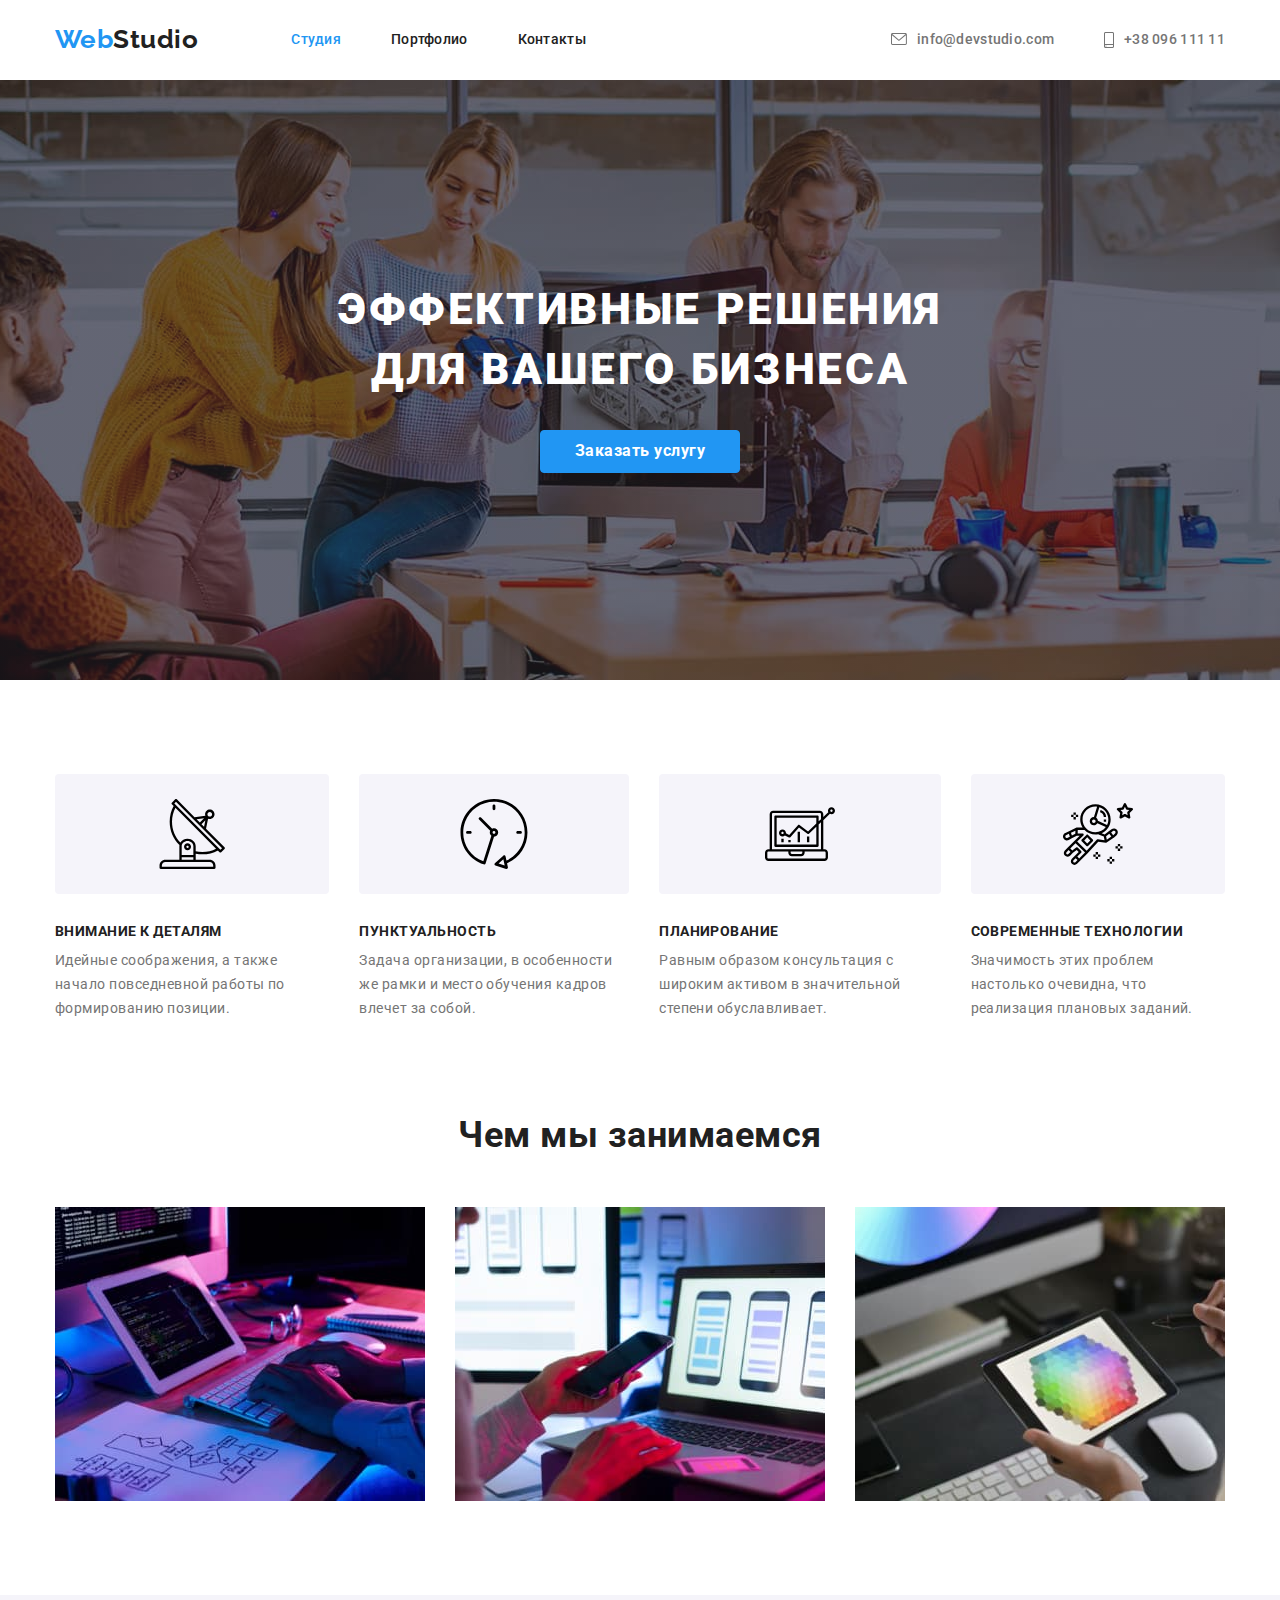
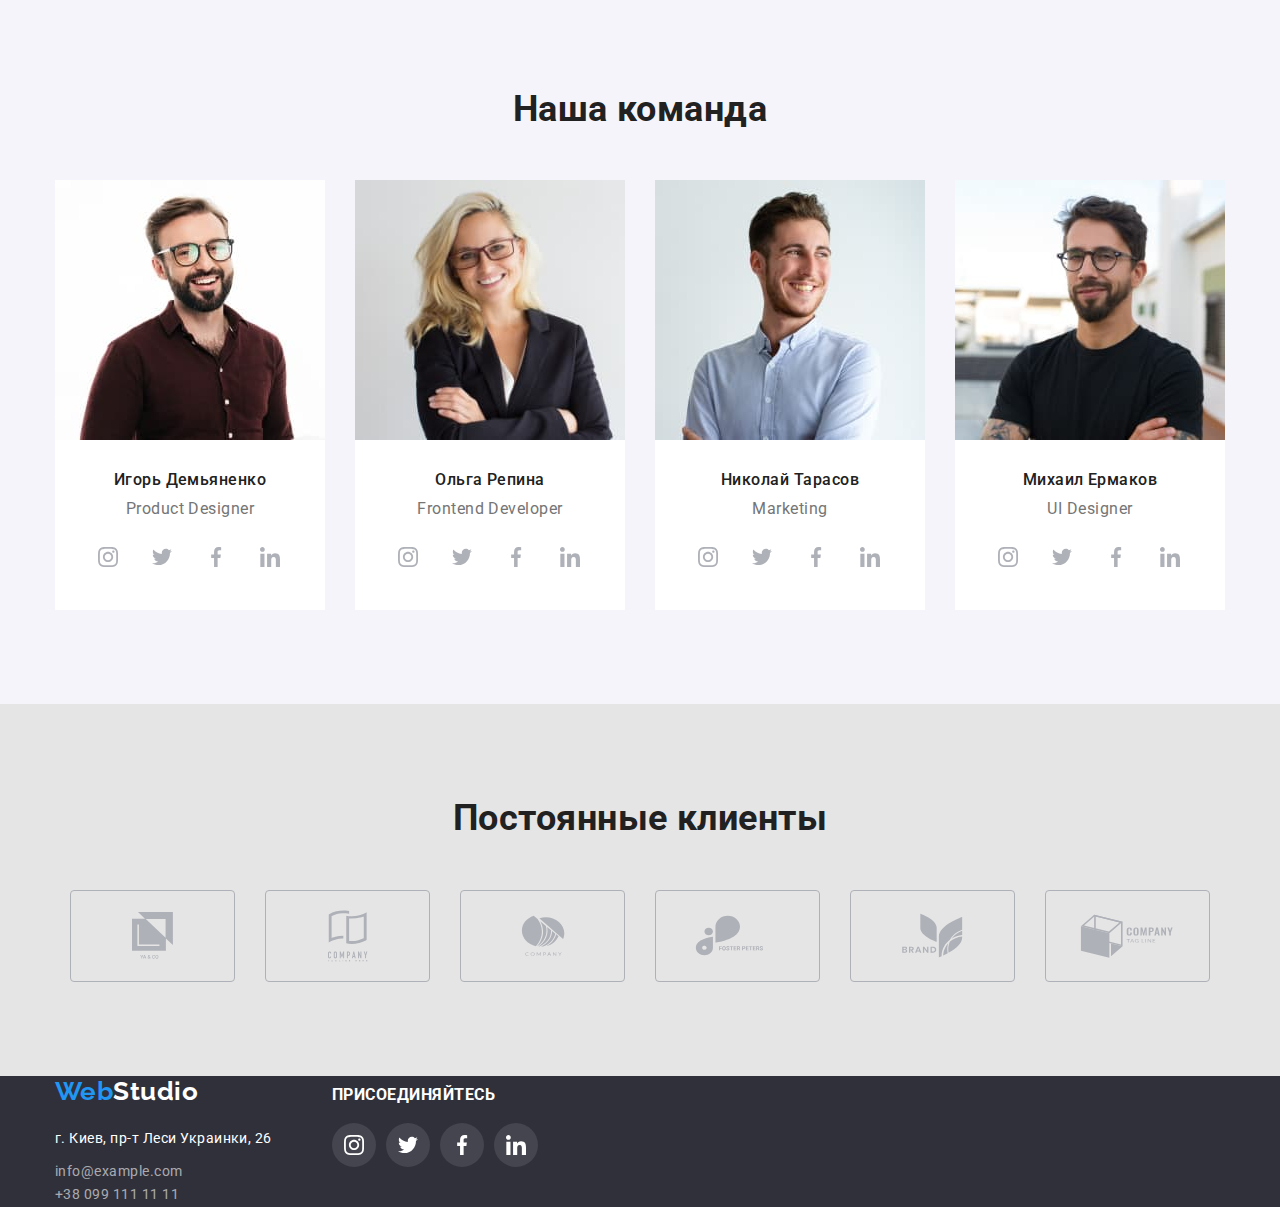
==== index.html @ dead5d78 "мпролд" ====
<!DOCTYPE html>
<html lang="ru">

<head>
    <meta charset="UTF-8">
    <meta name="viewport" content="width=device-width, initial-scale=1.0">
    <title>Document</title>
    <link rel="preconnect" href="https://fonts.gstatic.com">
    <link
        href="https://fonts.googleapis.com/css2?family=Raleway:wght@700&family=Roboto:wght@400;500;700;900&display=swap"
        rel="stylesheet">
    <link rel="stylesheet"
        href="https://cdnjs.cloudflare.com/ajax/libs/modern-normalize/1.0.0/modern-normalize.min.css">
    <link rel="stylesheet" href="./css/styles.css">
</head>

<body>
    <header class="page-header">
        <!--CONTAINER-->
        <div class="container">
            <nav class="main-nav">

                <a href="" class="page-logo__header">Web<span class="accent-black">Studio</span></a>

                <ul class="site-nav">
                    <li class="item"><a href="" class="link current">Студия</a></li>
                    <li class="item"><a href="./portfolio.html" class="link">Портфолио</a></li>
                    <li class="item"><a href="" class="link">Контакты</a></li>
                </ul>
                <ul class="contacts">
                    <li class="item"><a href="mailto:info@devstudio.com" class="mail">
                        <svg class="address-icon">
                            <use href="./imagesdecoration/sprite.svg#icon-envelope"></use>
                        </svg>        
                        info@devstudio.com</a></li>
                    <li class="item"><a href="tel:+3809611111" class="phone">
                        <svg class="address-icon-smartphone">
                            <use href="./imagesdecoration/sprite.svg#icon-smartphone"></use>
                        </svg>
                        +38 096 111 11</a></li>
                </ul>
            </nav>
        </div>
    </header>
    <main>
        <!--CONTAINER-->
        <!--<div class="overlay">-->
        <section class="hero-index">
            <div class="container-hero">
                
                <h1 class="hero-title">ЭФФЕКТИВНЫЕ РЕШЕНИЯ ДЛЯ ВАШЕГО БИЗНЕСА</h1>
                <a href="" class="button"data-modal-open>Заказать услугу</a>
            </div>
        </section>
    <!--</div>-->

        <!--CONTAINER-->
        <section class="feature">
            <div class="container">
                <ul class="content-list">
                    
                    <li class="title-list">
                        <div class="title-list-container">
                            <!--<ul class="icons">
                                <li class="icons-item">
                                    <a href="" class="icons-link">-->
                                        <svg class="icons-svg">
                                            <use href="./imagesdecoration/sprite.svg#icon-vector">
                                            </use>
                                        </svg>
                               </div>
                        <h3 class="title">
                            Внимание к деталям</h3>
                        <p class="paragraph">
                            Идейные соображения, а также начало повседневной работы по формированию позиции.
                        </p>                    
                    </li>

                    <li class="title-list">
                        <div class="title-list-container">
                            <svg class="icons-svg">
                                <use href="./imagesdecoration/sprite.svg#icon-clock-1">
                                </use>
                            </svg>
                        </div>
                        <h3 class="title">
                            Пунктуальность</h3>
                        <p class="paragraph">
                            Задача организации, в особенности же рамки и место обучения кадров влечет за собой.</p>
                        </li>

                    <li class="title-list icon-planning">
                        <div class="title-list-container">
                            <svg class="icons-svg">
                                <use href="./imagesdecoration/sprite.svg#icon-lap-top-diagram-1">
                                </use>
                            </svg>
                        </div>
                        <h3 class="title">
                            Планирование</h3>
                        <p class="paragraph">
                            Равным образом консультация с широким активом в значительной степени обуславливает.</p>
                        </li>

                    <li class="title-list icon-modern">
                        <div class="title-list-container">
                            <svg class="icons-svg">
                                <use href="./imagesdecoration/sprite.svg#icon-astronaut-1-1">
                                </use>
                            </svg>
                        </div>
                        <h3 class="title">
                            Современные технологии</h3>
                        <p class="paragraph">
                            Значимость этих проблем настолько очевидна, что реализация плановых заданий.</p>
                        </li>
                </ul>
            </div>
        </section>
        <!--CONTAINER-->

        <!--МОДАЛЬНЕ ВІКНО-->
        <div class="backdrop is-hidden" data-modal>
            <div class="modal">
                <button data-modal-close>
                    <svg class="icons-svg">
                        <use href="./imagesdecoration/sprite.svg#icon-astronaut-1-1">
                        </use>
                    </svg>
                </button>
            </div>
        </div>

        <!--CONTAINER-->

        <section class="work">
            <div class="container">
                <h2 class="section-title">
                    Чем мы занимаемся</h2>
                <ul class="section-photo">
                    <li class="photo">
                        <img src=" ./images/photo1.jpg" alt="робота за компом" width="370" />
                    </li>
                    <li class="photo">
                        <img src=" ./images/photo2.jpg" alt="робота за компом" width="370" />
                    </li>
                    <li class="photo">
                        <img src=" ./images/photo3.jpg" alt="техника" width="370" />
                    </li>
                </ul>
            </div>
        </section>
        <!--CONTAINER-->
        <!--ul.social-icons>li.social-icons-item>a.social-icons-link>svg.social-icons-svg>use[href="./imagesdecoration/symbol-defs-optimiz.svg#icon-"])*4-->  
        <section class="team">
            <div class="container">
                <h2 class="section-title">
                    Наша команда</h2>
                <ul class="our-team">

                    <li class="content-team">
                        <article class="card">
                            <div class="card-thumb">
                                <img src="./images/photo2.1.jpg" alt="Игорь Демьяненко" width="270" />
                            </div>
                            <div class="card-content">
                                <h3 class="title">Игорь Демьяненко </h3>
                                <p class="occupation"> Product Designer </p>
                                <ul class="social-icons">
                                    <li class="social-icons-item">
                                        <a href="" class="social-icons-link" target="_blank" rel="noopener noreferrer">
                                            <svg class="social-icons-svg">
                                                <use href="./imagesdecoration/sprite.svg#icon-instagram"></use>
                                            </svg>
                                        </a>
                                    </li>
                                    <li class="social-icons-item">
                                        <a href="" class="social-icons-link">
                                            <svg class="social-icons-svg">
                                                <use href="./imagesdecoration/sprite.svg#icon-twitter"></use>
                                            </svg>
                                        </a>
                                    </li>
                                    <li class="social-icons-item">
                                        <a href="" class="social-icons-link">
                                            <svg class="social-icons-svg">
                                                <use href="./imagesdecoration/sprite.svg#icon-facebook"></use>
                                            </svg>
                                        </a>
                                    </li>
                                    <li class="social-icons-item">
                                        <a href="" class="social-icons-link">
                                            <svg class="social-icons-svg">
                                                <use href="./imagesdecoration/sprite.svg#icon-linkedin"></use>
                                            </svg>
                                        </a>
                                    </li>
                                </ul>
                            </div>
                        </article>
                    </li>


                    <li class="content-team">
                        <article class="card">
                            <div class="card-thumb">
                                <img src="./images/photo2.2.jpg" alt="Ольга Репина" width="270" />
                            </div>
                            <div class="card-content">
                                <h3 class="title">Ольга Репина </h3>
                                <p class="occupation"> Frontend Developer </p>
                                <ul class="social-icons">
                                    <li class="social-icons-item">
                                        <a href="" class="social-icons-link" target="_blank" rel="noopener noreferrer">
                                            <svg class="social-icons-svg">
                                                <use href="./imagesdecoration/sprite.svg#icon-instagram"></use>
                                            </svg>
                                        </a>
                                    </li>
                                    <li class="social-icons-item">
                                        <a href="" class="social-icons-link">
                                            <svg class="social-icons-svg">
                                                <use href="./imagesdecoration/sprite.svg#icon-twitter"></use>
                                            </svg>
                                        </a>
                                    </li>
                                    <li class="social-icons-item">
                                        <a href="" class="social-icons-link">
                                            <svg class="social-icons-svg">
                                                <use href="./imagesdecoration/sprite.svg#icon-facebook"></use>
                                            </svg>
                                        </a>
                                    </li>
                                    <li class="social-icons-item">
                                        <a href="" class="social-icons-link">
                                            <svg class="social-icons-svg">
                                                <use href="./imagesdecoration/sprite.svg#icon-linkedin"></use>
                                            </svg>
                                        </a>
                                    </li>
                                </ul>
                            </div>
                        </article>
                    </li>


                    <li class="content-team">
                        <article class="card">
                            <div class="card-thumb">
                                <img src="./images/photo2.3.jpg" alt="Николай Тарасов" width="270" />
                            </div>
                            <div class="card-content">
                                <h3 class="title">Николай Тарасов </h3>
                                <p class="occupation"> Marketing </p>
                                <ul class="social-icons">
                                    <li class="social-icons-item">
                                        <a href="" class="social-icons-link" target="_blank" rel="noopener noreferrer">
                                            <svg class="social-icons-svg">
                                                <use href="./imagesdecoration/sprite.svg#icon-instagram"></use>
                                            </svg>
                                        </a>
                                    </li>
                                    <li class="social-icons-item">
                                        <a href="" class="social-icons-link">
                                            <svg class="social-icons-svg">
                                                <use href="./imagesdecoration/sprite.svg#icon-twitter"></use>
                                            </svg>
                                        </a>
                                    </li>
                                    <li class="social-icons-item">
                                        <a href="" class="social-icons-link">
                                            <svg class="social-icons-svg">
                                                <use href="./imagesdecoration/sprite.svg#icon-facebook"></use>
                                            </svg>
                                        </a>
                                    </li>
                                    <li class="social-icons-item">
                                        <a href="" class="social-icons-link">
                                            <svg class="social-icons-svg">
                                                <use href="./imagesdecoration/sprite.svg#icon-linkedin"></use>
                                            </svg>
                                        </a>
                                    </li>
                                </ul>
                            </div>
                        </article>
                    </li>


                    <li class="content-team">
                        <article class="card">
                            <div class="card-thumb">
                                <img src="./images/photo2.4.jpg" alt="Михаил Ермаков" width="270" />
                            </div>
                            <div class="card-content">
                                <h3 class="title">Михаил Ермаков </h3>
                                <p class="occupation">UI Designer </p>
                                <ul class="social-icons">
                                    <li class="social-icons-item">
                                        <a href="" class="social-icons-link" target="_blank" rel="noopener noreferrer">
                                            <svg class="social-icons-svg">
                                                <use href="./imagesdecoration/sprite.svg#icon-instagram"></use>
                                            </svg>
                                        </a>
                                    </li>
                                    <li class="social-icons-item">
                                        <a href="" class="social-icons-link">
                                            <svg class="social-icons-svg">
                                                <use href="./imagesdecoration/sprite.svg#icon-twitter"></use>
                                            </svg>
                                        </a>
                                    </li>
                                    <li class="social-icons-item">
                                        <a href="" class="social-icons-link">
                                            <svg class="social-icons-svg">
                                                <use href="./imagesdecoration/sprite.svg#icon-facebook"></use>
                                            </svg>
                                        </a>
                                    </li>
                                    <li class="social-icons-item">
                                        <a href="" class="social-icons-link">
                                            <svg class="social-icons-svg">
                                                <use href="./imagesdecoration/sprite.svg#icon-linkedin"></use>
                                            </svg>
                                        </a>
                                    </li>
                                </ul>
                            </div>
                        </article>
                    </li>
                </ul>
            </div>
        </section>
    </main>

    <!--CONTAINER-->
    <section class="section-icons">
     <div class="container">
        <h2 class="section-title">
            Постоянные клиенты</h2>
                <ul class="icons-set">

                    <li class="item-icons">
                        <a href="" class="clients-icons-link" target="_blank" rel="noopener noreferrer">
                            <svg class="clients-icons-svg" width="41" height="47">
                                <use href="./imagesdecoration/sprite.svg#icon-ya-s-co-1"></use>
                            </svg>
                        </a>
                    </li>

                    <li class="item-icons">
                        <a href="" class="clients-icons-link" target="_blank" rel="noopener noreferrer">
                            <svg class="clients-icons-svg" width="40" height="52">
                                <use href="./imagesdecoration/sprite.svg#icon-tag-line-here-2"></use>
                            </svg>
                        </a>
                    </li>

                    <li class="item-icons">
                        <a href="" class="clients-icons-link" target="_blank" rel="noopener noreferrer">
                            <svg class="clients-icons-svg" width="44" height="41">
                                <use href="./imagesdecoration/sprite.svg#icon-company-3"></use>
                            </svg>
                        </a>
                    </li>

                    <li class="item-icons">
                        <a href="" class="clients-icons-link" target="_blank" rel="noopener noreferrer">
                            <svg class="clients-icons-svg" width="85" height="41">
                                <use href="./imagesdecoration/sprite.svg#icon-foster-peters-4"></use>
                            </svg>
                        </a>
                    </li>

                    <li class="item-icons">
                        <a href="" class="clients-icons-link" target="_blank" rel="noopener noreferrer">
                            <svg class="clients-icons-svg" width="63" height="45">
                                <use href="./imagesdecoration/sprite.svg#icon-brand-5"></use>
                            </svg>
                        </a>
                    </li>

                    <li class="item-icons">
                        <a href="" class="clients-icons-link" target="_blank" rel="noopener noreferrer">
                            <svg class="clients-icons-svg" width="94" height="44">
                                <use href="./imagesdecoration/sprite.svg#icon-comp-tag-line"></use>
                            </svg>
                        </a>
                    </li>

                </ul> 

             </div>
    </section>

    <!--CONTAINER-->

    <footer class="footer">
        <div class="footer-content container">
            <div class="logo-footer-container">
    
                <a href="" class="page-logo__footer">Web<span class="accent-white">Studio</span></a>
    
                <address class="address-footer">
                    <p class="address">г. Киев, пр-т Леси Украинки, 26 </p>
                    <ul class="contact-info">
    
                        <li><a href="info@example.com" class="mail-contact">info@example.com</a></li>
    
                        <li><a href="tel:+380991111111" class="address-contact">+38 099 111 11 11</a></li>
                    </ul>
                </address>
            </div>
            <!-- FOOTER Social networks -->
            <div class="">
                <h3 class="footer-networks"> ПРИСОЕДИНЯЙТЕСЬ </h3>
                <ul class="social-icons-footer">
                    <li class="social-icons-item-footer">
                        <a href="" class="social-icons-link-footer" target="_blank" rel="noopener noreferrer">
                            <svg class="social-icons-svg-footer">
                                <use href="./imagesdecoration/sprite.svg#icon-instagram"></use>
                            </svg>
                        </a>
                    </li>
    
                    <li class="social-icons-item-footer">
                        <a href="" class="social-icons-link-footer" target="_blank" rel="noopener noreferrer">
                            <svg class="social-icons-svg-footer">
                                <use href="./imagesdecoration/sprite.svg#icon-twitter"></use>
                            </svg>
                        </a>
                    </li>
    
                    <li class="social-icons-item-footer">
                        <a href="" class="social-icons-link-footer" target="_blank" rel="noopener noreferrer">
                            <svg class="social-icons-svg-footer">
                                <use href="./imagesdecoration/sprite.svg#icon-facebook"></use>
                            </svg>
                        </a>
                    </li>
    
                    <li class="social-icons-item-footer">
                        <a href="" class="social-icons-link-footer" target="_blank" rel="noopener noreferrer">
                            <svg class="social-icons-svg-footer">
                                <use href="./imagesdecoration/sprite.svg#icon-linkedin"></use>
                            </svg>
                        </a>
                    </li>
    
                </ul>
            </div>
        </div>
    </footer>

            <script>
                const refs = {
                    openModalBtn: document.querySelector('[data-modal-open]'),
                    closeModalBtn: document.querySelector('[data-modal-close]'),
                    modal: document.querySelector('[data-modal]'),
                };

                refs.openModalBtn.addEventListener('click', toggleModal);
                refs.closeModalBtn.addEventListener('click', toggleModal);

                function toggleModal() {
                    refs.modal.classList.toggle('is-hidden');
                }
            </script>
    
    <script src="./js/modal.js"></script>
    </body>
    
    </html>
---- css/styles.css ----
/*styles for index.html*/

:root {
  --primary-text-color: #757575;

  --title-text-color: #212121;

  --accent-color: #2196f3;

  --primary-white-color: #ffffff;
}

body {
  /*background-color: #f5f4fa;*/
  color: #757575;

  font-family: Roboto, sans-serif;

  letter-spacing: 0.03em;

  margin: 0;

  padding-top: 80px;
}


/* цвет основного текста #757575 */

/* вторичный цвет текста #212121 */

/* белый цвет текста #FFFFFF */

/* акцент : #2196F3 */

/*Утиліти*/
div {
  padding: 0;
  margin: 0;
  list-style: none;
}

* {
  margin: 0;
  padding: 0;
}

/*general info about container*/

.container {
  width: 1200px;
  padding-left: 15px;
  padding-right: 15px;
  margin-left: auto;
  margin-right: auto;
}
/*Page header*/

.page-header {
  background-color: var(--primary-white-color);
}
 
.page-header {
  border-bottom: 1px;
  position: fixed;
  top: 0;
  left: 0;
  z-index: 50;
  width: 100%;
}

/*Main nav*/

.main-nav,
.site-nav,
.contacts {
  display: flex;
}

.main-nav {
  /*padding-top: 24px;*/
  align-items: center;
}


.site-nav {
  display: flex;
  margin-left: 93px;
}

.address-icon {
  width: 16px;
  height: 12px;
  fill: currentColor;
  margin-right: 10px;
}

.address-icon-smartphone {
  width: 10px;
  height: 16px;
  fill: currentColor;
  margin-right: 10px;
}


/*.site-nav .item {
  outline:1px solid red;
  background-color: blue;
  /*margin-right: 50px;*/


/*.site-nav .item:last-child {
  margin-right: 0;
}*/

/*.site-nav .item:not(:last-child) {
  margin-right: 50px;
}*/

.site-nav .item + .item {
  margin-left: 50px;
}


.site-nav .link {
  display: block;
  padding-top: 32px;
  padding-bottom: 32px;
  
  color: var(--title-text-color);

  font-weight: 500;
  font-size: 14px;
  line-height: 1.1;
  letter-spacing: 0.02em;
  
}

.site-nav .link:hover,
.site-nav .link:focus {
  color: var(--accent-color);
}

.site-nav .link:focus {
  border: none;
}

.site-nav .link.current {
  color: var(--accent-color);
}


.contacts {
  background-color: var(--primary-white-color);
  margin-left: auto;
  /*padding-top: 32px;
  padding-bottom: 32px;
  /*margin-left: 165.5px;*/
}

.contacts .item + .item {
  margin-left: 50px;
}


/* Logo */
.page-logo__header {
  color: var(--accent-color);
}
.accent-black {
  color: var(--title-text-color);
}
.page-logo__header,
.accent-black {
  font-family: raleway, sans-serif;

  font-weight: bold;
  font-size: 26px;
  line-height: 1.19;
}

a {
  text-decoration: none;
}



.contacts .mail {
  color: var(--primary-text-color);
  font-weight: 500;
  font-size: 14px;
  line-height: 1.1;
  letter-spacing: 0.02em;

  display: flex;
  align-items: center;
  /*margin-right: 50px;*/
}

.contacts .mail:hover {
  color: var(--accent-color);
}
.contacts .phone {
  color: var(--primary-text-color);

  font-weight: 500;
  font-size: 14px;
  line-height: 1.1;
  letter-spacing: 0.02em;

  display: flex;
  align-items: center;
}
.contacts .phone:hover {
  color: var(--accent-color);
}



/* Hero*/

/*.container-hero {
  background-color: #2f303a;
  width: 1200px;
  padding-left: 15px;
  padding-right: 15px;
  margin-left: auto;
  margin-right: auto;
  border: 1px solid red;
}*/

/*.hero {
  max-width: 1600px;
  margin: 0 auto;
  background-color: #2f303a;
}*/

.hero .hero-title {
  margin: auto;
}

.hero-title {
 
  color: #ffffff;

  font-weight: 900;
  font-size: 44px;
  line-height: 1.36;
  text-align: center;
  letter-spacing: 0.06em;
  text-transform: uppercase;
  max-width: 696px;
  margin: 0 auto;
  margin-bottom: 30px;
}

.hero-index {
  /*background-color: #2f303a;*/
  padding: 200px 0;
}

.container-hero {
  /*background-color: #2f303a;*/
  width: 1200px;
  padding-left: 15px;
  padding-right: 15px;
  margin-left: auto;
  margin-right: auto;
}

/*Overlay*/

.hero-index {
  max-width: 1600px;
  height: 600px;
  margin-left: auto;
  margin-right: auto;
  background-image: linear-gradient(
    to right,
   rgba(47, 48, 58, 0.4), 40%, rgba(47, 48, 58, 0.4)
   ),
   url("../images/lowImgheader.jpg");
  /*background-image: url("../images/lowImgheader.jpg");*/
  background-size: cover;
  background-repeat: no-repeat;
  background-position: center;
}

/*Button*/

.button {
  width: 200px;
}

/*html {
  box-sizing: border-box;
}

*,
*::before,
*::after {
  box-sizing: inherit;
}*/

.button {
  border-radius: 4px;
  padding: 10px 32px;
  color: var(--title-text-color);
  background-color: var(--primary-white-color);
  border: 1px solid transparent;
  border-color: var(--accent-color);

  min-width: 200px;
  margin: 0 auto;
  font-weight: bold;
  font-size: 16px;
  line-height: 1.8;
  text-align: center;
  align-items: center;
  display: inline-block;
  
}

.button {
  display: block;
  background-color: var(--accent-color);
  color: var(--primary-white-color);
  margin: 0 auto;
  padding: 0 auto;
  padding: 6.22px;
}

/*МОДАЛЬНЕ ВІКНО*/
 
.backdrop {
  position: fixed;
  top: 0;
  left: 0;
  width: 100%;
  height: 100%;
  background-color: rgba(0, 0, 0, 0.2);
}

.backdrop.is-hidden {
 opacity: 0;
 pointer-events: none;
}

.modal {
  position: absolute;
  top: 50%;
  left: 50%;
  transform:translate(-50%, -50%);

  min-height: 581px;
  min-width: 528px;
  background-color: var(--primary-white-color);

  padding-top: 221px;
}

/* section*/

.work {
  /*
  padding-left: 15px;
  padding-right: 15px;
  margin-left: auto;
  margin-right: auto;
  /*background-color: #e5e5e5;*/
}

.work  {
  padding-top: 94px;
  padding-bottom: 94px;
}

.section-title {
  text-align: center;
}

.section-photo {
  padding: 0;
  margin: 0;
  display: flex;

  margin-left: -30px;
}
.section-photo > .photo {
  flex-basis: calc(100% / 3 - 30px);
  margin-left: 30px;
}

.section-work .section-title {
  margin: 0 auto;
  margin-bottom: 50px;
  color: var(--title-text-color);

  font-weight: 700;
  font-size: 36px;
  line-height: 1.16;
  text-align: center;
}


.photo li {
  margin-right: 30px;
}

.photo li:last-child {
margin-right: 0;
}


.photo:nth-child(1n) {
  margin-right: 0px;
}

/* Features */

/*.title-list {
  width: 270px;
  display: inline-block;
  display: flex;
  margin-top: 94px;
  margin-bottom: 94px;
}*/

/*.feature-list li {
  width: 270px;
  display: flex;
  display: inline-block;
  margin-top: 94px;
  margin-bottom: 94px;*/
}

/*.feature-list .container {
  background-color: #e5e5e5;
}*/


.content-list li {
  width: 270px;
  display: inline-block;
  /*margin-top: 94px;*/
}

.title-list {
 margin-right: 23px;
 
}
.title-list:last-child {
  margin-right: 0;
}

.title-list-container {
  display: flex;
  align-items: center;
  justify-content: center;
  content:"";
  height: 120px;
  border-radius: 4px;
  background-repeat: no-repeat;
  background-color: #F5F4FA;
  margin-bottom: 30px;
  ;
}



/*.icon-attention::before {
  background-image: url("../imagesdecoration/Vector.svg");
}

.icon-punctuality::before {
  background-image: url("../imagesdecoration/Vector.svg2.svg");
}

.icon-planning::before {
  background-image: url("../imagesdecoration/Vector.svg3.svg");
}

.icon-modern::before {
  background-image: url("../imagesdecoration/astronaut\ 1.svg");
}
*/

.icons {
  display: flex;
  align-items: center;
  justify-content: center;
}

.icons-link {
  display: flex;
  align-items: center;
  justify-content: center;
  fill: #212121;
}

.icons-svg {
  width: 70px;
  height: 70px;
}
/*.icons-svg:hover,
.icons-svg:focus {
  stroke: var(--accent-color);
}*/

.feature {
  padding-top: 94px;
  display: flex;
}

.content-list {
  display: flex;
  margin-left: -30px;
}

.content-list > .title-list {
  padding: 0;
  margin: 0;
  flex-basis: calc(100% / 4 -30px);

  margin-left: 30px;
}

.feature .title {
  margin-top: 0;
  margin-bottom: 10px;
  color: var(--title-text-color);

  font-weight: 700;
  font-size: 14px;
  line-height: 1.1;
  text-transform: uppercase;
}


.feature .paragraph {
  margin-top: 0;
  margin-bottom: 0;
  color: var(--primary-text-color);

  font-weight: normal;
  font-size: 14px;
  line-height: 1.7;
}

/* Our team*/

img {
  display: block;
  max-width: 100%;
}

.card-thumb {
  outline: 1px solid transparent;
}

.content-team * {
  outline: 1px solid transparent;
}

.card-content {
  padding: 30px;
  margin-left: auto;
  margin-right: auto;
  border: 1px solid transparent;
  background-color: var(--primary-white-color);
}

.occupation {
  margin-top: 10px;
  margin-bottom: 16px;
}

.team {
  padding-top: 94px;
  padding-bottom: 94px;
  background-color: #f5f4fa;
}

.content-team {
  background-color: var(--primary-white-color);
}

.our-team {
  padding: 0;
  margin: 0;
  display: flex;
  margin-left: -30px;
}

.our-team > .content-team {
flex-basis: calc(100% / 4 - 30px);
margin-left: 30px;
}

/*.content-team {
  /*display: inline-block;
  display:inline-block;
  align-items: center;
  /*width: 270px;*/
  /*margin-top: 50px;
  margin-bottom: 94px;
  margin-right: 30px;*/


.content-team:last-child {
  margin-right: 0;
}

.occupation {
  margin-top: 10px;
  margin-bottom: 16px;
}

.section-title {
  margin: 0 auto;
  margin-bottom: 50px;
  color: var(--title-text-color);

  font-weight: 700;
  font-size: 36px;
  line-height: 1.16;
  text-align: center;
}

.title .occupation {
}

.our-team .title {
  color: var(--title-text-color);
  margin-top: 0;
  margin-bottom: 10px;

  font-weight: 500;
  font-size: 16px;
  line-height: 1.18;
  text-align: center;
}

.our-team .occupation {
  margin-top: 10;
  margin-bottom: 16;
  color: var(--primary-text-color);

  font-weight: normal;
  font-size: 16px;
  line-height: 1.18;
  text-align: center;
}

.social-icons {
  display: inline-flex;
}

.social-icons-svg {
  width: 20px;
  height: 20px;
  fill: #AFB1B8;
}

.social-icons-link {
  display: flex;
  align-items: center;
  justify-content: center;
  width: 44px;
  height: 44px;
  border-radius: 50%;
  background-color: var(--primary-white-color);
}

.social-icons-item:not(:last-child) {
 margin-right: 10px;
}

.social-icons-link:hover,
.social-icons-link:focus {
  background-color: var(--accent-color);
}

.social-icons-link:hover .social-icons-svg,
.social-icons-link:focus .social-icons-svg {
 fill: #fff;
}

 /*CARD-SET*/

 .section-icons {
   padding-top: 94px;
   padding-bottom: 94px;
   background-color: #e5e5e5;
 }

 .icons-set {
   display: flex;
   align-items: center;
   justify-content: center;
 }
 
 .section-title {
   /*margin-top: 94px;*/
   margin-bottom: 50px;
 }
 

.item-icons{
  display: flex;
  align-items: center;
  justify-content: center;
  height: 92px;
  flex-basis: calc(100% / 6 - 30px);
  border: 1px solid #AFB1B8;
  border-radius: 4px;
}

.item-icons:not(:last-child) {
  margin-right: 30px;
 
}


.clients-icons-svg {
  fill: #AFB1B8;
  display: flex;
  text-align: center;
}

.clients-icons-svg:hover,
.clients-icons-svg:focus {
  fill: var(--accent-color);
}

/*.icons-set {
  margin-left: auto;
  margin-right: auto;
  
}

.icons-set > .item-icons {
  margin-left: auto;
  margin-right: auto; 
}*/

/* Footer*/
.footer {
  background-color: #2f303a;
}

.logo-container {
  margin-top: 60px;
  margin-bottom: 20px;
}

.contact-list-mail {
  margin-top: 9px;
}

.contact-list-phone {
  margin-top: 9px;
  margin-bottom: 60px;
}
/* Logo for footer*/

.page-logo__footer {
  display: block;
  margin-bottom: 20px;
}

.page-logo__footer {
  color: var(--accent-color);
  font-family: raleway, sans-serif;
  font-style: normal;
  font-weight: 700;
  font-size: 26px;
  line-height: 1.19;
}
.accent-white {
  color: var(--primary-white-color);
  font-family: raleway, sans-serif;
  font-style: normal;
  font-weight: 700;
  font-size: 26px;
  line-height: 1.19;
  margin-bottom: 20px;
}

.page-logo__footer {
  margin-bottom: 20px;
}

.address {
  margin-bottom: 9px;
}

.mail-contact {
  margin-bottom: 9px;
}

/*.footer .container {
  padding-top: 60px;
}

.footer .container {
  padding-bottom: 60px;
}*/

/*.footer .address-footer {
  padding-top: 20px;
}*/

.logo-footer-container {
  margin-right: 60px;
}

.footer .address {
  color: var(--primary-white-color);

  font-style: normal;
  font-weight: normal;
  font-size: 14px;
  line-height: 1.7;
}

.contact-info {
  display: block;
}
.footer .address-contact {
  color: rgba(100%, 100%, 100%, 60%);

  font-style: normal;
  font-weight: normal;
  font-size: 14px;
  line-height: 1.7;
}

.footer .mail-contact {
  color: rgba(100%, 100%, 100%, 60%);

  font-style: normal;
  font-weight: normal;
  font-size: 14px;
  line-height: 1.7;
}

/* FOOTER Social networks */

.footer-content {
  display: flex;
  align-items: baseline;
}

.footer-networks {
  color:var(--primary-white-color);
  font-style: normal;
  font-weight: bold;
  font-size: 16px;
  line-height: 16px;
  margin-bottom: 20px;
}

.social-icons-footer {
  display: inline-flex;
}

.social-icons-svg-footer {
  width: 20px;
  height: 20px;
  fill: var(--primary-white-color);
}

.social-icons-link-footer:hover,
.social-icons-link-footer:focus {
  background-color: var(--accent-color);
}

.social-icons-link-footer {
  display: flex;
  align-items: center;
  justify-content: center;
  width: 44px;
  height: 44px;
  border-radius: 50%;
  background-color: #44454E;
}

.social-icons-item-footer:not(:last-child) {
 margin-right: 10px;
}

/*styles for portfolio.html*/

:root {
  --primary-text-color: #757575;

  --title-text-color: #212121;

  --accent-color: #2196f3;

  --primary-white-color: #ffffff;
}

ul {
  padding: 0;
  margin: 0;
  list-style: none;
}

/* section*/

.feature-list-portfolio {
  padding-top: 94px;
  padding-bottom: 94px;
}

.section-title {
  color: var(--title-text-color);
}


.portf-button { 
  border-radius: 4px;
  padding: 6px 22px;
  border: 1px solid transparent;
  border-color: #f5f4fa;
  background-color: #f5f4fa;
  display: inline-block;

  color: var(--title-text-color);

  font-weight: 500;
  font-size: 16px;
  line-height: 1.6;
  text-align: center;
  min-width: 73px;
}


.filter .portf-button:hover,
.filter .portf-button:focus {
  background-color: var(--accent-color);
  color: var(--primary-white-color);
  outline: auto;
}


.portfolio-button :hover
:focus {
  /*background-color: var(--accent-color);*/
  color: var(--accent-color);
  border: 1px solid transparent;
  /*border-color: var(--accent-color);*/
  outline: auto;
}

.filter {
  display: flex;
  justify-content: center;
  margin-bottom: 50px;
  /*margin-top: -30px;
  margin-left: -30px;*/
}


.filter .item + .item {
  margin-left: 8px;
}

.flex-element{
  padding: 0;
  margin: 0;

  display: flex;
  flex-wrap:wrap;

  margin-left: -30px;
  margin-top: -30px;
}

.flex-element > .item-element{
  flex-basis: calc(100% / 3 -30px);
  margin-left: 30px;
  margin-top: 30px;
}

.thumb-portfolio {
  outline: 1px solid transparent;
}

.item-element * {
  outline: 1px solid transparent;
  z-index: 40;
}

.element-container {
  margin-left: auto;
  margin-right: auto;
  padding: 20px;
  border: 1px solid transparent;
  background-color: var(--primary-white-color);
}

.title {
  margin-bottom: 4px;
}


.item-element:nth-child(3n) {
  margin-right: 0;
}

.variety {
  margin-top: 4px;
}

.item-element .flex-element {
  width: 370px;
  display: inline-block;
  background-color: #ffffff;
  margin-right: 30px;
  margin-bottom: 30px;
}



.flex-element:nth-child(3n) {
  margin-right: 0;
}


.feature-list-portfolio .title {
  margin-top: 0;
  margin-bottom: 4;
  color: var(--title-text-color);

  font-weight: 700;
  font-size: 18px;
  line-height: 2;
  letter-spacing: 0.06em;
}

.feature-list-portfolio .variety {
  margin-top: 0;
  margin-bottom: 0;
  color: var(--primary-text-color);

  font-weight: normal;
  font-size: 16px;
  line-height: 1.8;
}

/*.overlay {
  /*visibility: hidden;
  opacity: 0;
  width: 100%;
  height: 100%;
  top: 0;
  left: 0;
  position: absolute;
  background-color: rgba(33, 150, 243, 0.9);
} 

.overlay-text {
  padding: 63px 24px;
}

.item-element {
  position: relative;
} 

.item-element:hover .overlay, 
.item-element:focus .overlay {
  opacity: 1; 
} */

.overlay {
  position: absolute;
  top: 50%;
  left: 50%;
  outline: 3px solid green;
  transform: translate(-50%, -50%);
  opacity: 0;
}

.card-portfolio :hover .overlay,
.card-portfolio :focus .overlay{
  opacity: 1;
}

.thumb-portfolio {
  position: relative;
}

.overlay-text {
  color: var(--primary-white-color);
  font style: normal;
  font weight: normal;
  font size: 18px;
  line height: 28px;
  line-height: 133%;
}

.thumb-portfolio::before {
display: inline-block;
position: absolute;
content: "";
width: 100%;
height: 100%;
background-color: rgba(33, 150, 243, 0.9);
opacity: 0;
}

.thumb-portfolio:hover::before,
.thumb-portfolio:focus::before {
  opacity: 1;
}

/*.item-element {
  overflow: hidden;
}*/
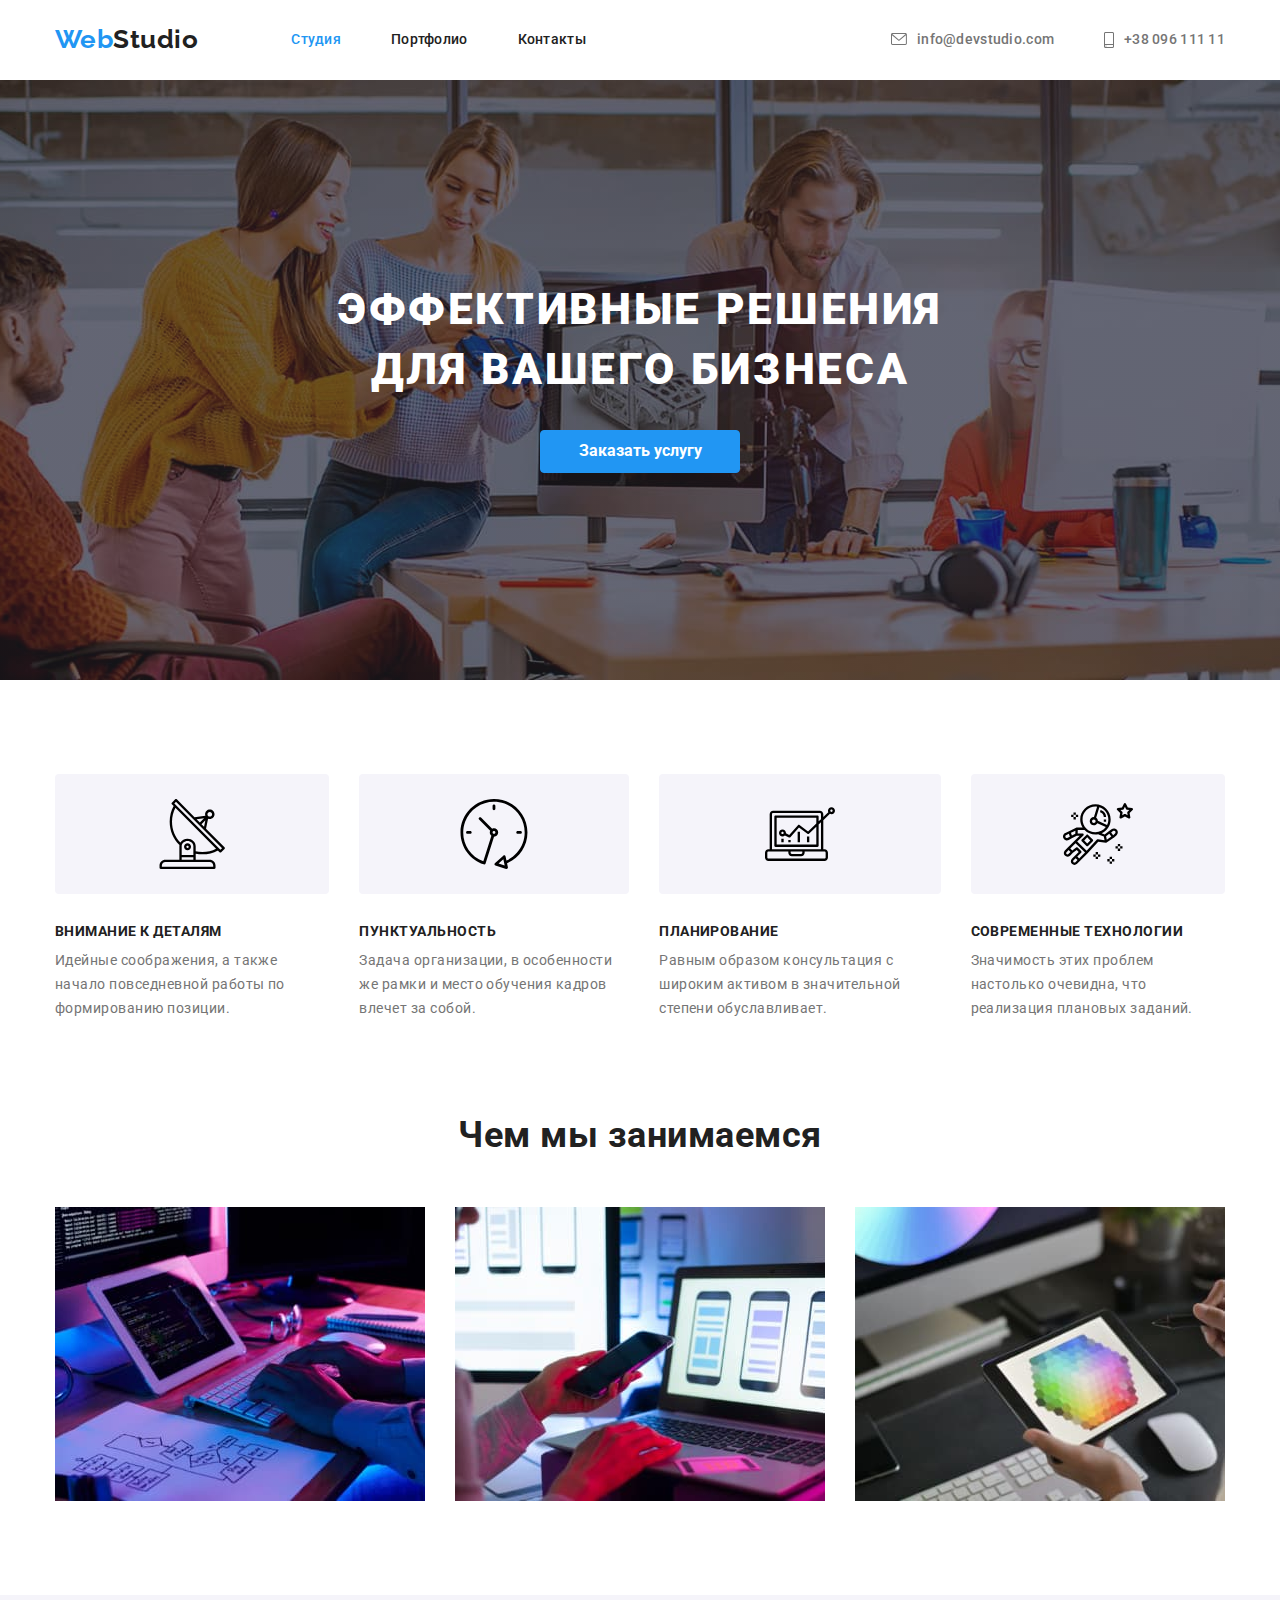
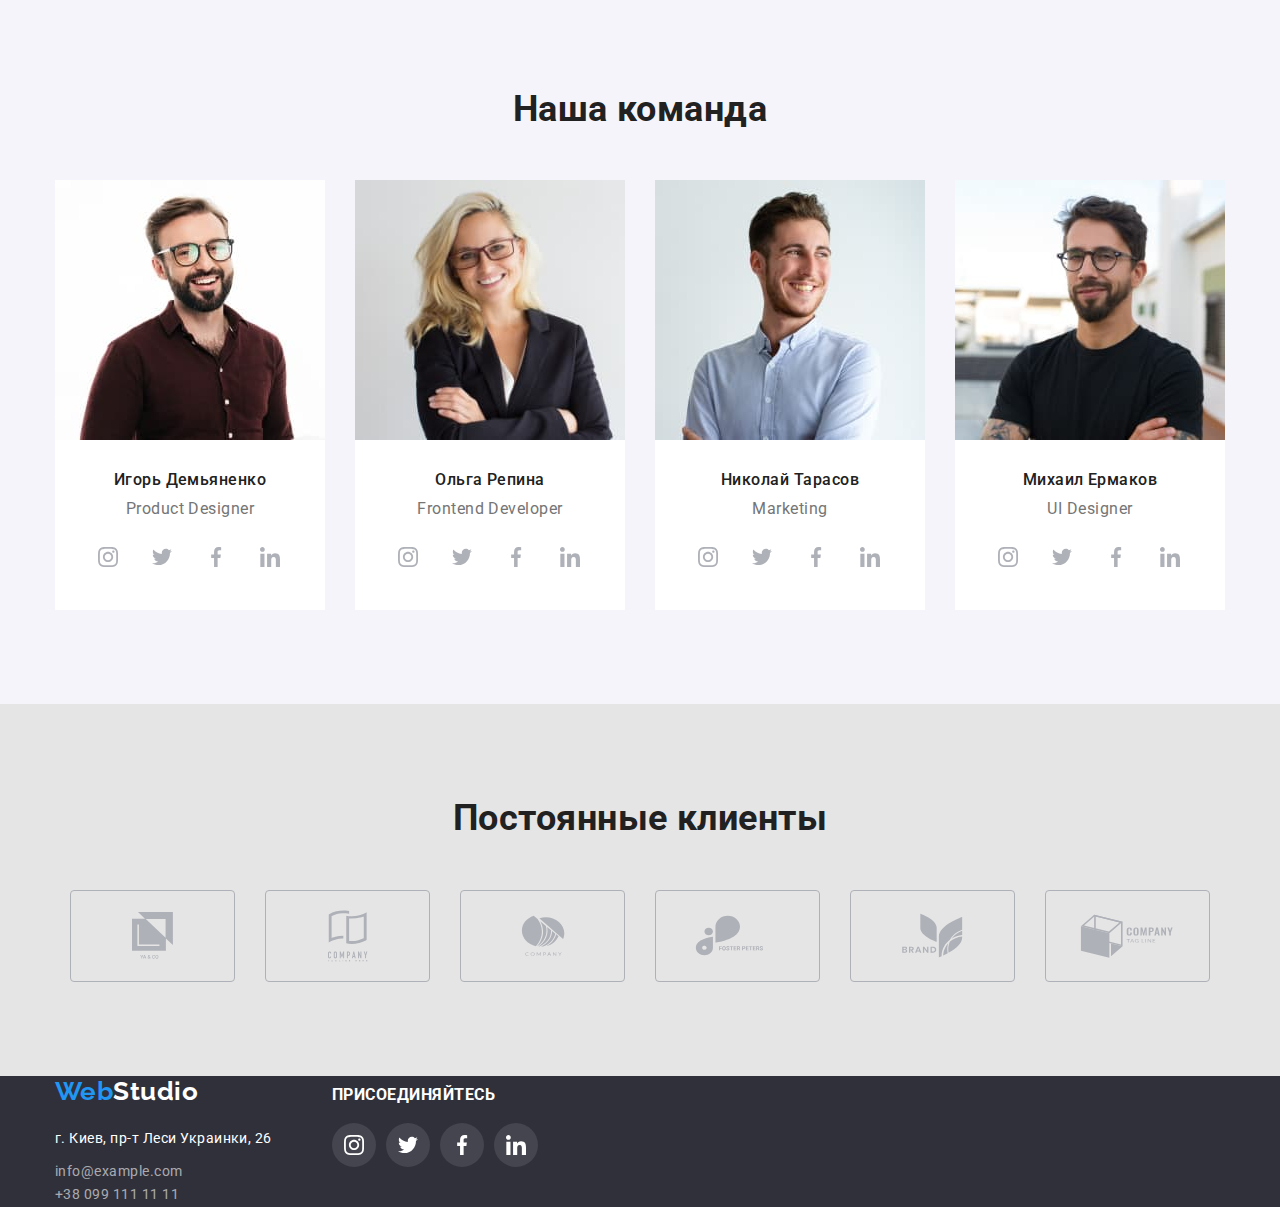
==== commit f0343bbb: "ghjkl" ====
--- a/index.html
+++ b/index.html
@@ -49,7 +49,8 @@
             <div class="container-hero">
                 
                 <h1 class="hero-title">ЭФФЕКТИВНЫЕ РЕШЕНИЯ ДЛЯ ВАШЕГО БИЗНЕСА</h1>
-                <a href="" class="button"data-modal-open>Заказать услугу</a>
+                <button type="button" class="button-hero" data-modal-open>Заказать услугу</button>
+                <!--<a href="" class="button"data-modal-open>Заказать услугу</a>-->
             </div>
         </section>
     <!--</div>-->
--- a/css/styles.css
+++ b/css/styles.css
@@ -301,7 +301,7 @@
   box-sizing: inherit;
 }*/
 
-.button {
+.button-hero {
   border-radius: 4px;
   padding: 10px 32px;
   color: var(--title-text-color);
@@ -320,7 +320,7 @@
   
 }
 
-.button {
+.button-hero {
   display: block;
   background-color: var(--accent-color);
   color: var(--primary-white-color);
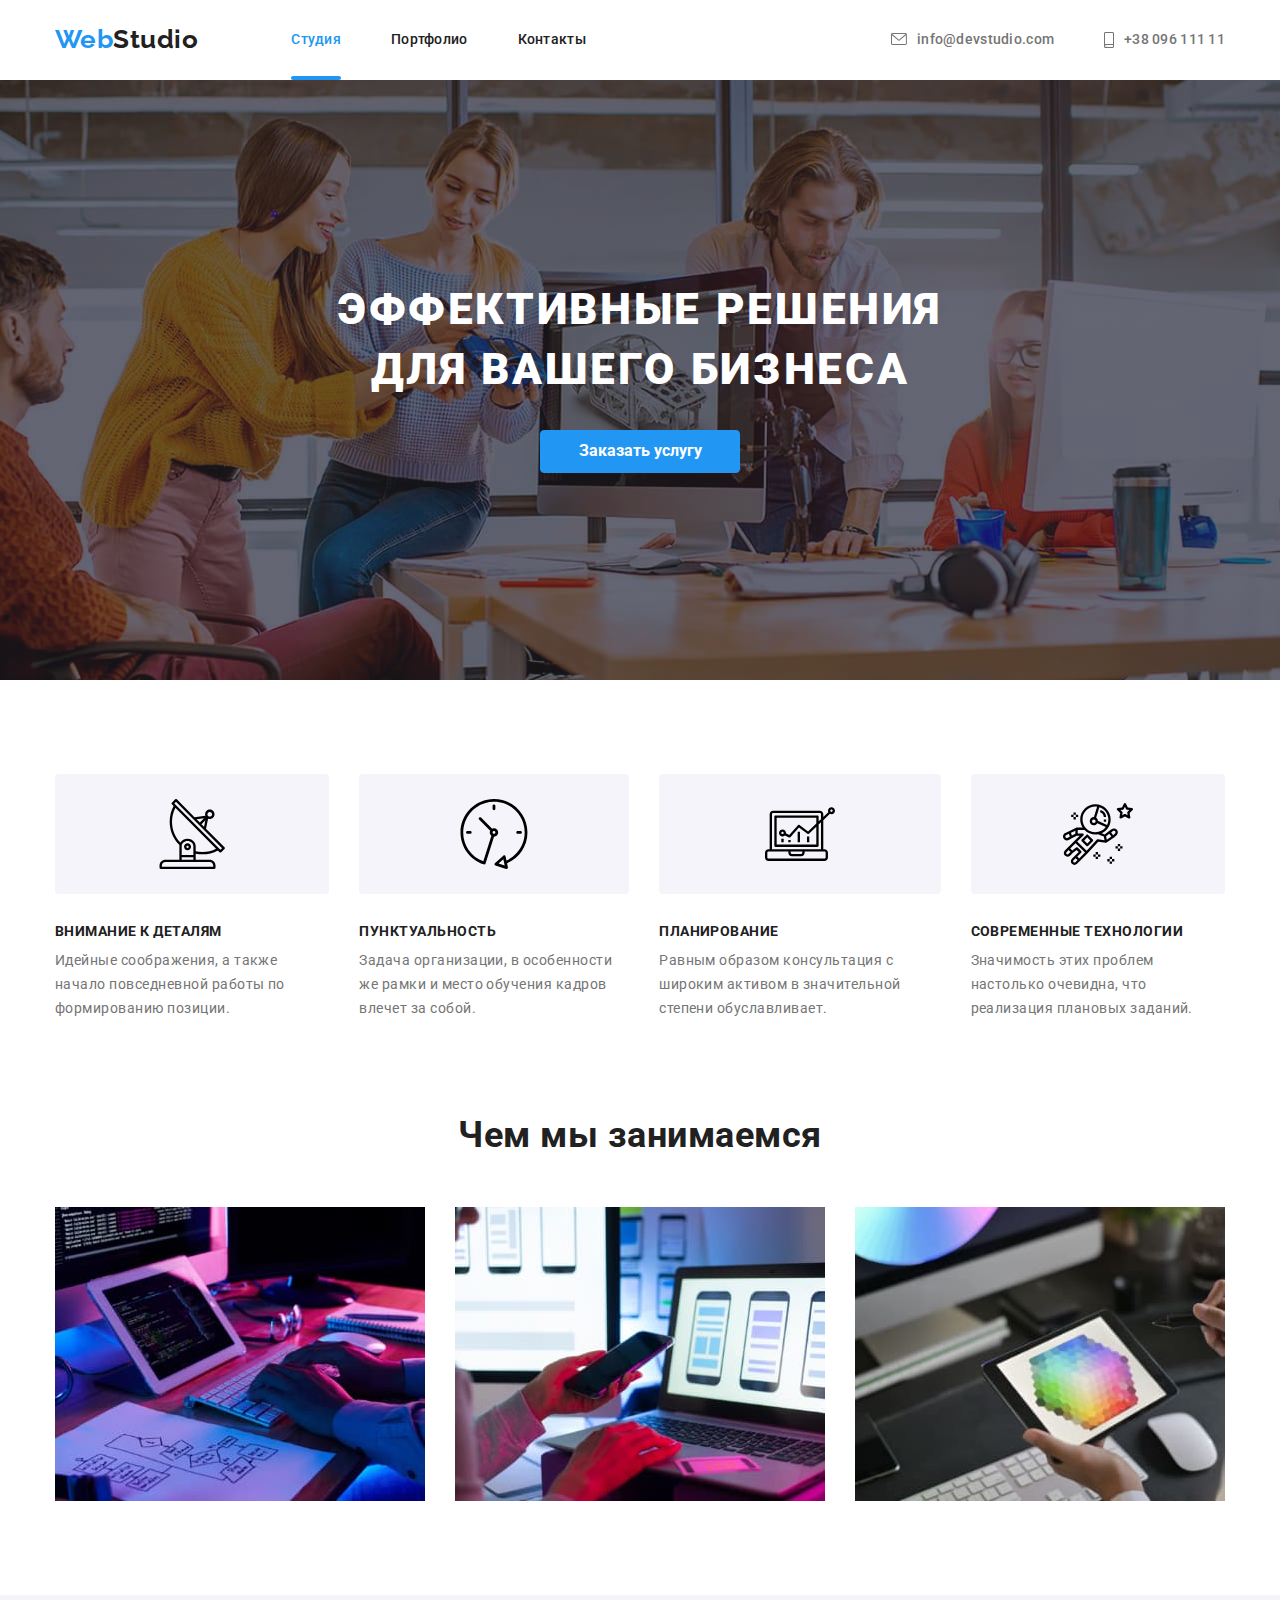
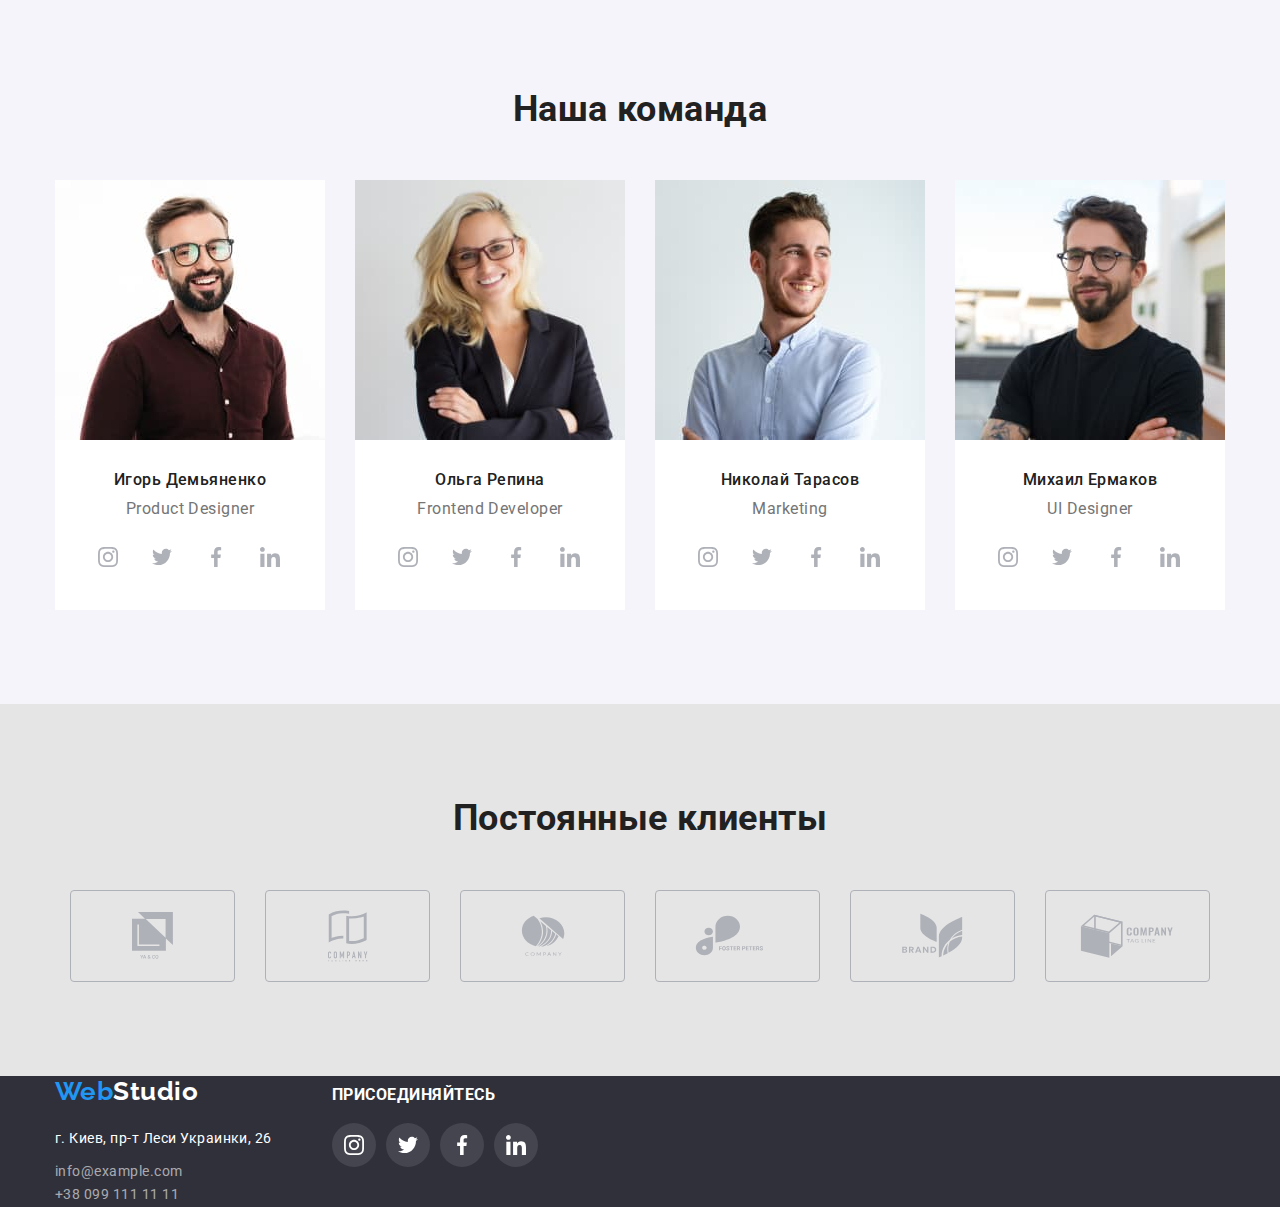
==== commit 60d0a89b: "розмітка псевдоелементів в хедері на поточну сторінку" ====
--- a/index.html
+++ b/index.html
@@ -123,13 +123,18 @@
         <!--МОДАЛЬНЕ ВІКНО-->
         <div class="backdrop is-hidden" data-modal>
             <div class="modal">
-                <button data-modal-close>
-                    <svg class="icons-svg">
-                        <use href="./imagesdecoration/sprite.svg#icon-astronaut-1-1">
+                
+                <div class="close-button">
+                <button aria-label="close" class="item-modal" data-modal-close>
+                    <!--<a href="" class="icon-modal-link">-->
+                    <svg class="icon-modal-svg">
+                        <use href="./imagesdecoration/close-button.svg#icon-close-button">
                         </use>
                     </svg>
+                    </a>
                 </button>
             </div>
+        </div>
         </div>
 
         <!--CONTAINER-->
--- a/css/styles.css
+++ b/css/styles.css
@@ -79,6 +79,21 @@
 .main-nav {
   /*padding-top: 24px;*/
   align-items: center;
+}
+
+.current {
+  position: relative;
+}
+
+.current::after {
+  content:"";
+  display: block;
+  position: absolute;
+  bottom: -1px;
+  width: 100%;
+  height: 4px;
+  border-radius: 2px;
+  background-color: #2196F3;
 }
 
 
@@ -358,6 +373,30 @@
   padding-top: 221px;
 }
 
+/*КНОПКА МОДАЛЬНОГО ВІКНА*/
+.icon-modal-svg {
+  width: 11px;
+  height: 11px;
+  fill: #000000;
+}
+
+.item-modal {
+  display: flex;
+  align-items: center;
+  justify-content: center;
+  width: 30px;
+  height: 30px;
+  border-radius: 50%;
+  outline: 1px solid rgba(0, 0, 0, 0.1);
+}
+
+.close-button {
+  position: absolute;
+  top: 8px;
+  right: 8px;
+}
+  
+
 /* section*/
 
 .work {
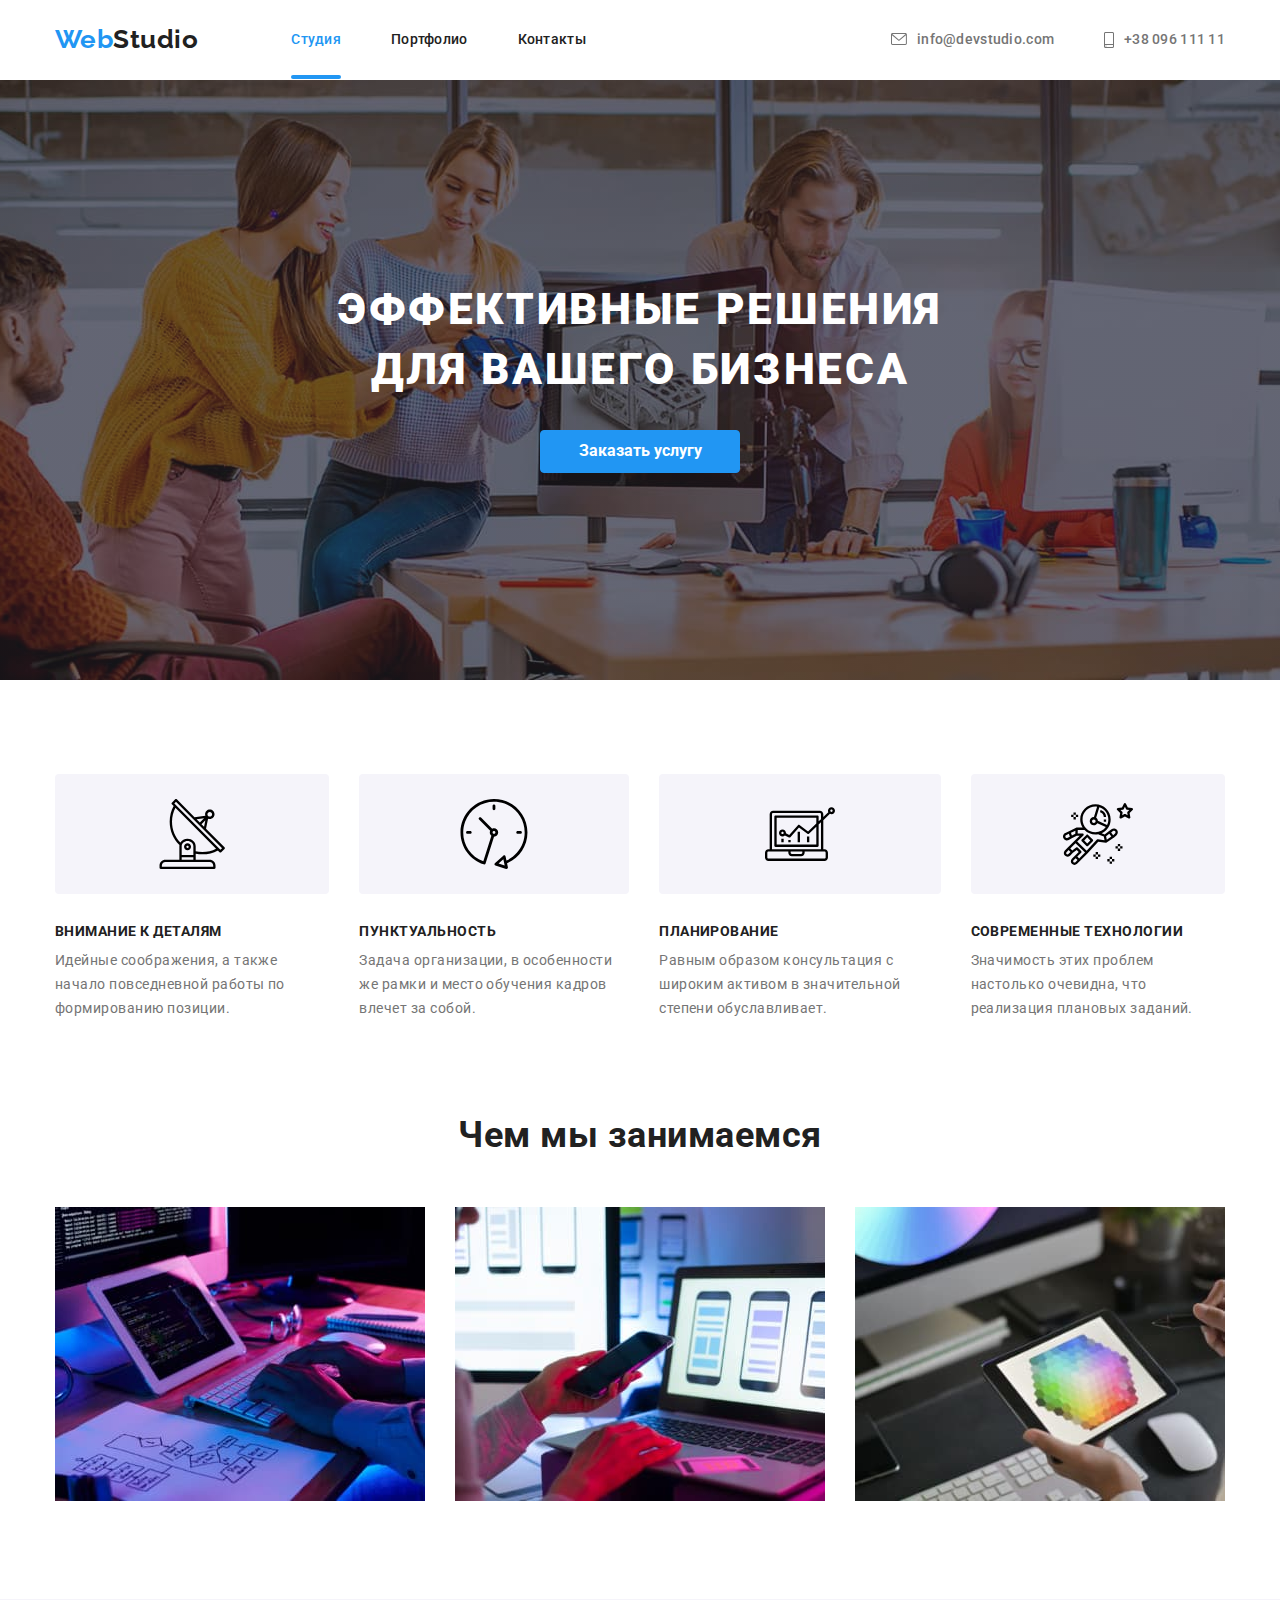
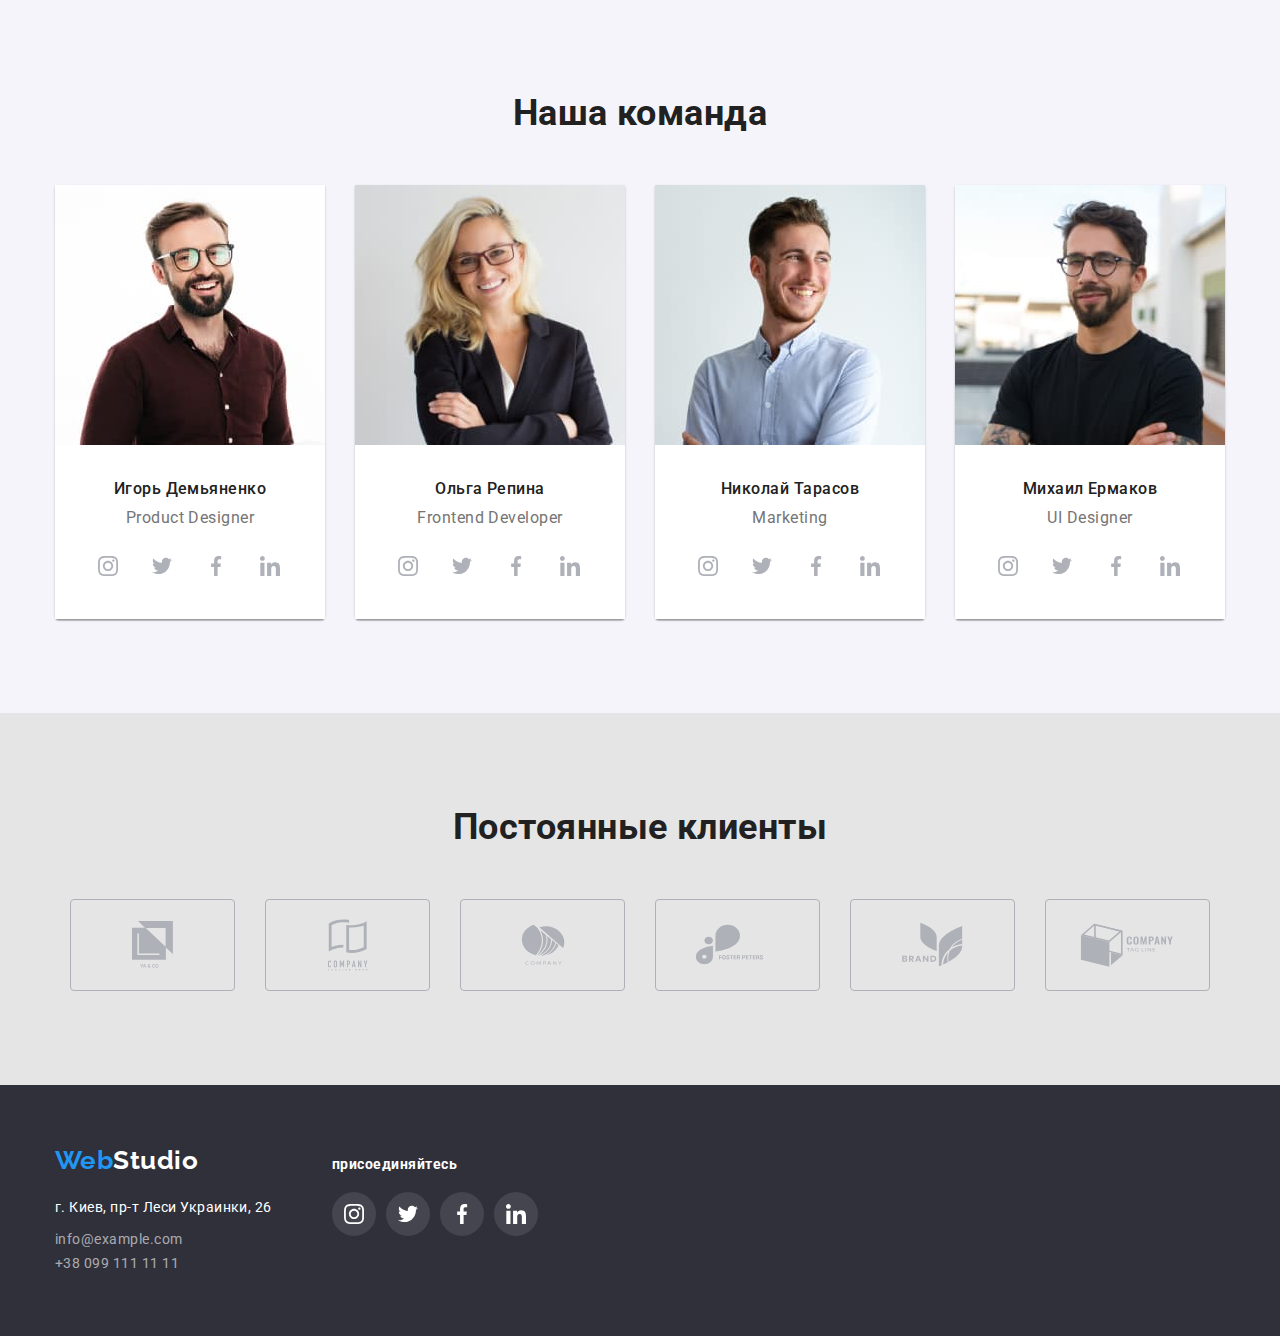
==== commit 44cad0fe: "оновлює футтер" ====
--- a/index.html
+++ b/index.html
@@ -123,7 +123,7 @@
         <!--МОДАЛЬНЕ ВІКНО-->
         <div class="backdrop is-hidden" data-modal>
             <div class="modal">
-                
+
                 <div class="close-button">
                 <button aria-label="close" class="item-modal" data-modal-close>
                     <!--<a href="" class="icon-modal-link">-->
@@ -401,62 +401,62 @@
 
     <!--CONTAINER-->
 
-    <footer class="footer">
-        <div class="footer-content container">
-            <div class="logo-footer-container">
-    
-                <a href="" class="page-logo__footer">Web<span class="accent-white">Studio</span></a>
-    
-                <address class="address-footer">
-                    <p class="address">г. Киев, пр-т Леси Украинки, 26 </p>
-                    <ul class="contact-info">
-    
-                        <li><a href="info@example.com" class="mail-contact">info@example.com</a></li>
-    
-                        <li><a href="tel:+380991111111" class="address-contact">+38 099 111 11 11</a></li>
-                    </ul>
-                </address>
-            </div>
-            <!-- FOOTER Social networks -->
-            <div class="">
-                <h3 class="footer-networks"> ПРИСОЕДИНЯЙТЕСЬ </h3>
-                <ul class="social-icons-footer">
-                    <li class="social-icons-item-footer">
-                        <a href="" class="social-icons-link-footer" target="_blank" rel="noopener noreferrer">
-                            <svg class="social-icons-svg-footer">
-                                <use href="./imagesdecoration/sprite.svg#icon-instagram"></use>
-                            </svg>
-                        </a>
-                    </li>
-    
-                    <li class="social-icons-item-footer">
-                        <a href="" class="social-icons-link-footer" target="_blank" rel="noopener noreferrer">
-                            <svg class="social-icons-svg-footer">
-                                <use href="./imagesdecoration/sprite.svg#icon-twitter"></use>
-                            </svg>
-                        </a>
-                    </li>
-    
-                    <li class="social-icons-item-footer">
-                        <a href="" class="social-icons-link-footer" target="_blank" rel="noopener noreferrer">
-                            <svg class="social-icons-svg-footer">
-                                <use href="./imagesdecoration/sprite.svg#icon-facebook"></use>
-                            </svg>
-                        </a>
-                    </li>
-    
-                    <li class="social-icons-item-footer">
-                        <a href="" class="social-icons-link-footer" target="_blank" rel="noopener noreferrer">
-                            <svg class="social-icons-svg-footer">
-                                <use href="./imagesdecoration/sprite.svg#icon-linkedin"></use>
-                            </svg>
-                        </a>
-                    </li>
-    
-                </ul>
-            </div>
+<footer class="footer">
+    <div class="footer-content container">
+        <div class="logo-footer-container">
+
+            <a href="" class="page-logo__footer">Web<span class="accent-white">Studio</span></a>
+
+            <address class="address-footer">
+                <p class="address">г. Киев, пр-т Леси Украинки, 26 </p>
+                <ul class="contact-info">
+
+                    <li><a href="info@example.com" class="mail-contact">info@example.com</a></li>
+
+                    <li><a href="tel:+380991111111" class="address-contact">+38 099 111 11 11</a></li>
+                </ul>
+            </address>
         </div>
-    </footer>
+        <!-- FOOTER Social networks -->
+        <div class="">
+            <h3 class="footer-networks"> присоединяйтесь </h3>
+            <ul class="social-icons-footer">
+                <li class="social-icons-item-footer">
+                    <a href="" class="social-icons-link-footer" target="_blank" rel="noopener noreferrer">
+                        <svg class="social-icons-svg-footer">
+                            <use href="./imagesdecoration/sprite.svg#icon-instagram"></use>
+                        </svg>
+                    </a>
+                </li>
+
+                <li class="social-icons-item-footer">
+                    <a href="" class="social-icons-link-footer" target="_blank" rel="noopener noreferrer">
+                        <svg class="social-icons-svg-footer">
+                            <use href="./imagesdecoration/sprite.svg#icon-twitter"></use>
+                        </svg>
+                    </a>
+                </li>
+
+                <li class="social-icons-item-footer">
+                    <a href="" class="social-icons-link-footer" target="_blank" rel="noopener noreferrer">
+                        <svg class="social-icons-svg-footer">
+                            <use href="./imagesdecoration/sprite.svg#icon-facebook"></use>
+                        </svg>
+                    </a>
+                </li>
+
+                <li class="social-icons-item-footer">
+                    <a href="" class="social-icons-link-footer" target="_blank" rel="noopener noreferrer">
+                        <svg class="social-icons-svg-footer">
+                            <use href="./imagesdecoration/sprite.svg#icon-linkedin"></use>
+                        </svg>
+                    </a>
+                </li>
+
+            </ul>
+        </div>
+    </div>
+</footer>
 
             <script>
                 const refs = {
--- a/css/styles.css
+++ b/css/styles.css
@@ -89,7 +89,7 @@
   content:"";
   display: block;
   position: absolute;
-  bottom: -1px;
+  bottom: 0;
   width: 100%;
   height: 4px;
   border-radius: 2px;
@@ -116,7 +116,6 @@
   margin-right: 10px;
 }
 
-
 /*.site-nav .item {
   outline:1px solid red;
   background-color: blue;
@@ -134,7 +133,6 @@
 .site-nav .item + .item {
   margin-left: 50px;
 }
-
 
 .site-nav .link {
   display: block;
@@ -163,7 +161,6 @@
   color: var(--accent-color);
 }
 
-
 .contacts {
   background-color: var(--primary-white-color);
   margin-left: auto;
@@ -176,7 +173,6 @@
   margin-left: 50px;
 }
 
-
 /* Logo */
 .page-logo__header {
   color: var(--accent-color);
@@ -196,8 +192,6 @@
 a {
   text-decoration: none;
 }
-
-
 
 .contacts .mail {
   color: var(--primary-text-color);
@@ -211,7 +205,8 @@
   /*margin-right: 50px;*/
 }
 
-.contacts .mail:hover {
+.contacts .mail:hover,
+.contacts .mail:focus {
   color: var(--accent-color);
 }
 .contacts .phone {
@@ -225,7 +220,8 @@
   display: flex;
   align-items: center;
 }
-.contacts .phone:hover {
+.contacts .phone:hover,
+.contacts .phone:focus {
   color: var(--accent-color);
 }
 
@@ -369,6 +365,7 @@
   min-height: 581px;
   min-width: 528px;
   background-color: var(--primary-white-color);
+  border-radius: 3px;
 
   padding-top: 221px;
 }
@@ -586,6 +583,12 @@
 }
 
 /* Our team*/
+
+.card {
+  box-shadow: 0px 1px 3px rgb(0 0 0 / 12%), 0px 1px 1px rgb(0 0 0 / 14%), 0px 2px 1px rgb(0 0 0 / 20%);
+  border-radius: 0px 0px 4px 4px;
+}
+}
 
 img {
   display: block;
@@ -743,22 +746,29 @@
    margin-bottom: 50px;
  }
  
-
-.item-icons{
+.clients-icons-link{
   display: flex;
   align-items: center;
   justify-content: center;
   height: 92px;
-  flex-basis: calc(100% / 6 - 30px);
+  
   border: 1px solid #AFB1B8;
   border-radius: 4px;
+}
+
+.clients-icons-link:hover,
+.clients-icons-link:focus {
+  border-color: var(--accent-color);
+}
+
+.item-icons {
+ flex-basis: calc(100% / 6 - 30px);
 }
 
 .item-icons:not(:last-child) {
   margin-right: 30px;
  
 }
-
 
 .clients-icons-svg {
   fill: #AFB1B8;
@@ -785,6 +795,9 @@
 /* Footer*/
 .footer {
   background-color: #2f303a;
+  padding-top: 60px;
+  padding-bottom: 60px;
+
 }
 
 .logo-container {
@@ -881,6 +894,7 @@
   font-weight: normal;
   font-size: 14px;
   line-height: 1.7;
+  margin-bottom: 9px;
 }
 
 /* FOOTER Social networks */
@@ -892,9 +906,9 @@
 
 .footer-networks {
   color:var(--primary-white-color);
-  font-style: normal;
+  font-style: bold;
   font-weight: bold;
-  font-size: 16px;
+  font-size: 14px;
   line-height: 16px;
   margin-bottom: 20px;
 }
@@ -968,19 +982,46 @@
 
   color: var(--title-text-color);
 
+  position: relative;
+  font-family: Roboto, sans-serif;
   font-weight: 500;
   font-size: 16px;
   line-height: 1.6;
   text-align: center;
   min-width: 73px;
-}
-
+
+  /*transition-property: background-color;
+  transition-duration: 250ms;
+  transition-timing-function: linear;*/
+
+  transition: background-color 250ms linear,
+  color 250ms linear;
+}
 
 .filter .portf-button:hover,
 .filter .portf-button:focus {
   background-color: var(--accent-color);
   color: var(--primary-white-color);
   outline: auto;
+}
+
+
+.portf-button::after {
+  content:"";
+  display: block;
+  width: 100%;
+  height: 2px;
+  background-color: rgba(0, 0, 0, 0.1);
+  position: absolute;
+  left: 0;
+  bottom: 0;
+  opacity: 0;
+  transition: opacity 250ms linear;
+}
+
+.portf-button:hover::after,
+.portf-button:focus::after {
+  opacity: 1;
 }
 
 
@@ -1032,6 +1073,14 @@
   z-index: 40;
 }
 
+.card-portfolio {
+  border: 1px solid #EEEEEE;
+}
+
+.card-portfolio:hover,
+.card-portfolio:focus {
+  box-shadow: 0px 1px 3px rgb(0 0 0 / 12%), 0px 1px 1px rgb(0 0 0 / 14%), 0px 2px 1px rgb(0 0 0 / 20%);
+}
 .element-container {
   margin-left: auto;
   margin-right: auto;
@@ -1043,7 +1092,6 @@
 .title {
   margin-bottom: 4px;
 }
-
 
 .item-element:nth-child(3n) {
   margin-right: 0;
@@ -1148,6 +1196,8 @@
 height: 100%;
 background-color: rgba(33, 150, 243, 0.9);
 opacity: 0;
+transform:translateY(100%);
+transition: transform 250ms linear;
 }
 
 .thumb-portfolio:hover::before,
@@ -1157,4 +1207,9 @@
 
 /*.item-element {
   overflow: hidden;
-}*/+}*/
+
+.item-element:hover .thumb-portfolio::before {
+  transform:translateY(0);
+}
+
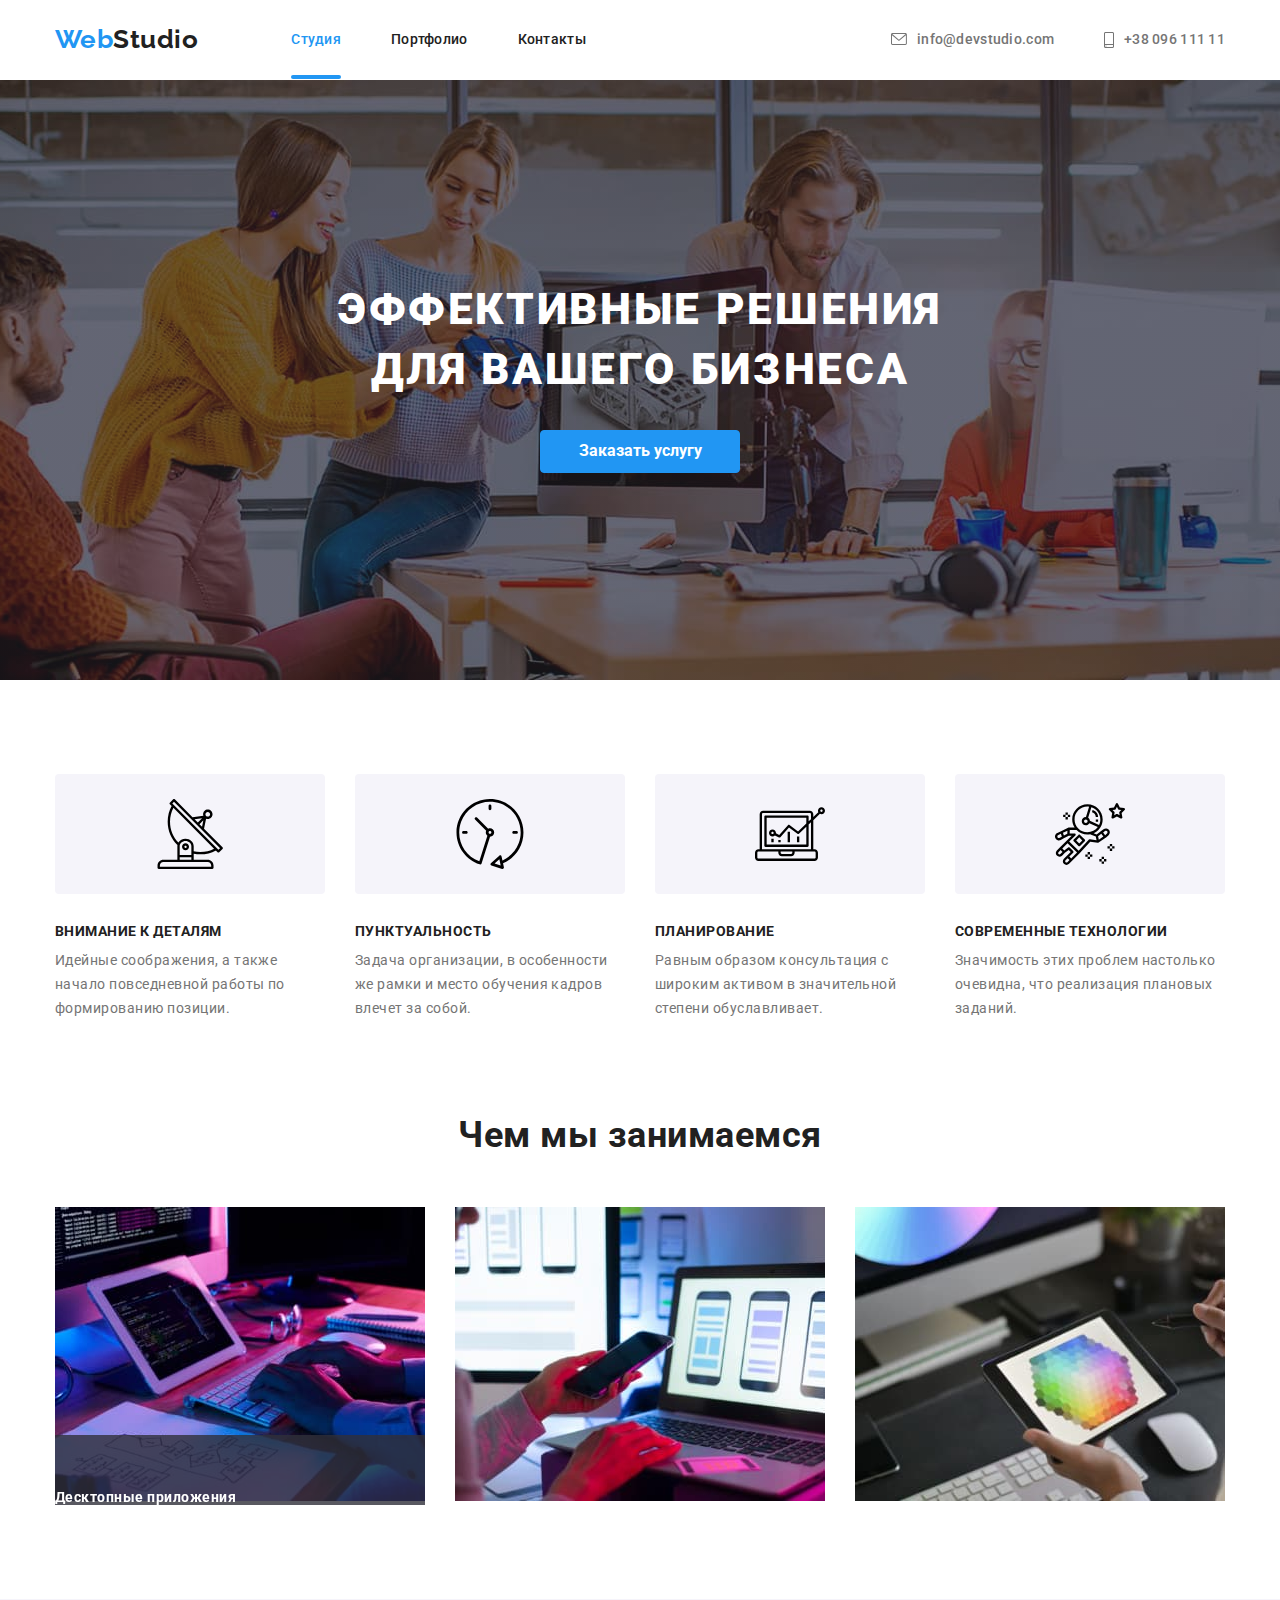
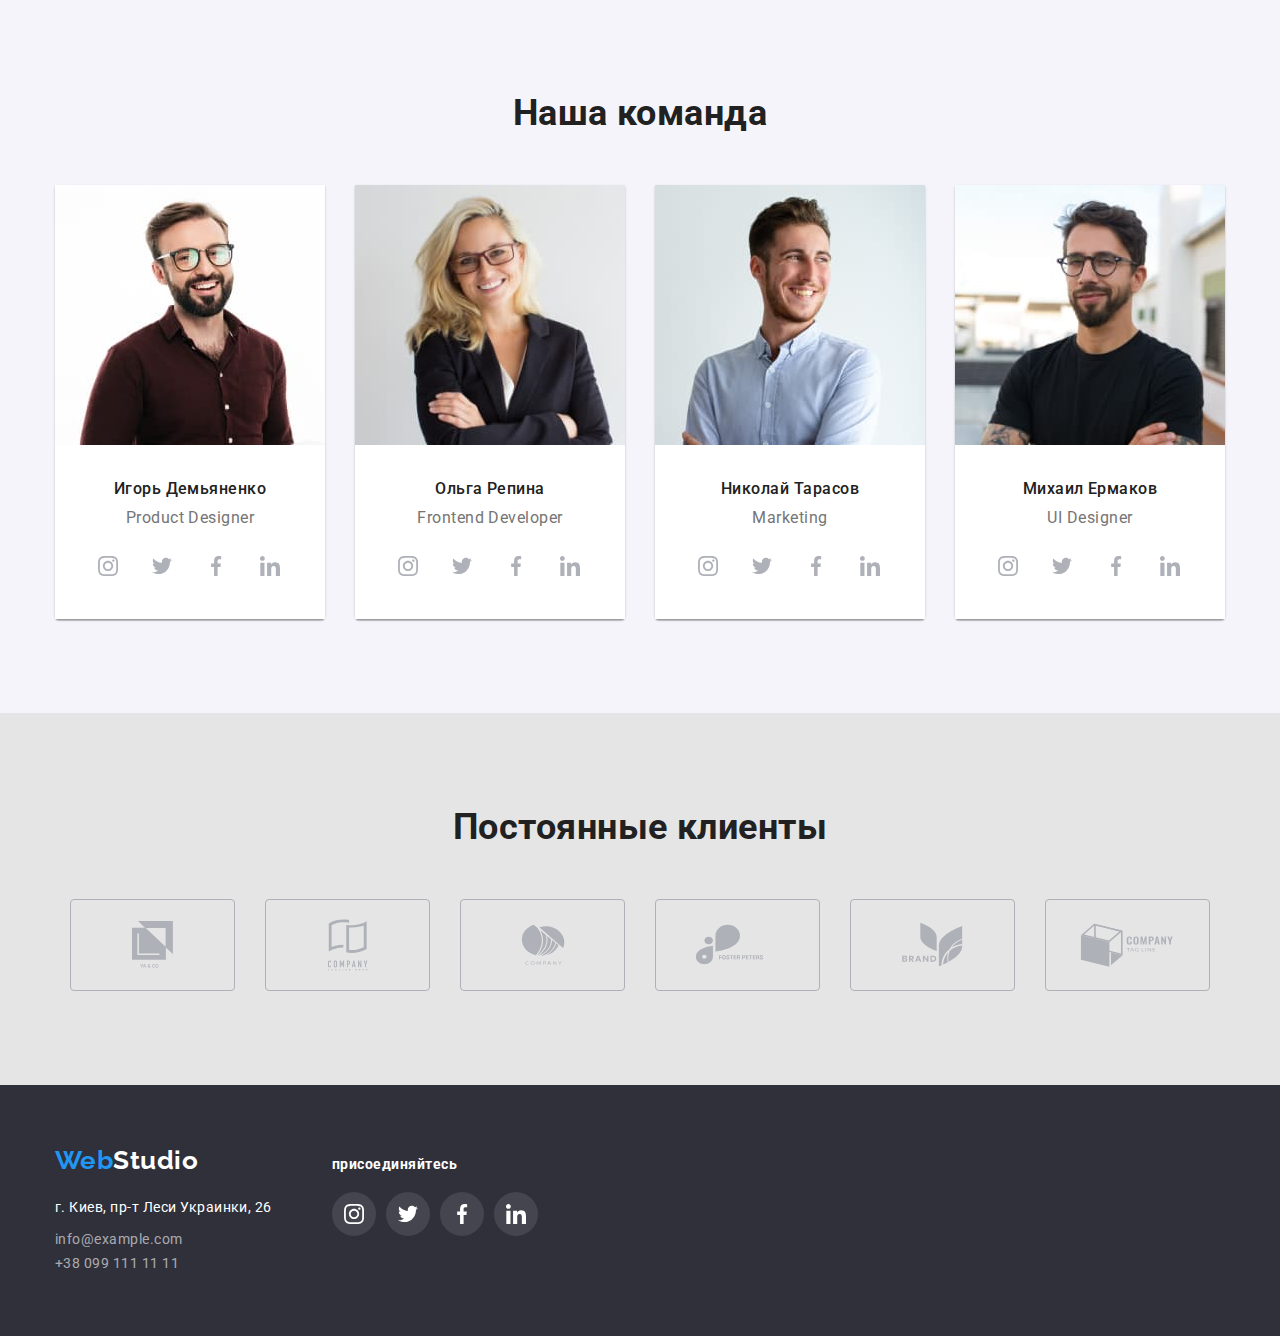
==== commit 399d5b72: "секция чем мы занимаемся" ====
--- a/index.html
+++ b/index.html
@@ -145,7 +145,14 @@
                     Чем мы занимаемся</h2>
                 <ul class="section-photo">
                     <li class="photo">
+                        <article class="card-studio">
+                            <div class="thumb-studio">
                         <img src=" ./images/photo1.jpg" alt="робота за компом" width="370" />
+                      <div class="overlay-studio">
+                         <p class="overlay-studio-text">Десктопные приложения</p>
+                        </div>
+                    </div>
+                    </article>
                     </li>
                     <li class="photo">
                         <img src=" ./images/photo2.jpg" alt="робота за компом" width="370" />
--- a/css/styles.css
+++ b/css/styles.css
@@ -451,6 +451,33 @@
   margin-right: 0px;
 }
 
+.thumb-studio {
+  position: relative;
+}
+
+.thumb-studio::before {
+  display: inline-block;
+  content:"";
+  width: 370px;
+  height: 70px;
+  bottom: 0;
+  background-color: rgba(47, 48, 58, 0.8);
+  position: absolute;
+}
+
+.overlay-studio {
+  position: absolute;
+  bottom: 0;
+}
+
+.overlay-studio-text {
+  font-family: Roboto, sans-serif;
+  font-weight: bold;
+  font-style: normal;
+  font-size: 14px;
+  color: var(--primary-white-color);
+}
+
 /* Features */
 
 /*.title-list {
@@ -466,8 +493,7 @@
   display: flex;
   display: inline-block;
   margin-top: 94px;
-  margin-bottom: 94px;*/
-}
+  margin-bottom: 94px;}*/
 
 /*.feature-list .container {
   background-color: #e5e5e5;
@@ -992,10 +1018,10 @@
 
   /*transition-property: background-color;
   transition-duration: 250ms;
-  transition-timing-function: linear;*/
-
-  transition: background-color 250ms linear,
-  color 250ms linear;
+  transition-timing-function: cubic-bezier(0.4, 0, 0.2, 1);*/
+
+  transition: background-color 250ms cubic-bezier(0.4, 0, 0.2, 1),
+  color 250ms cubic-bezier(0.4, 0, 0.2, 1);
 }
 
 .filter .portf-button:hover,
@@ -1016,7 +1042,7 @@
   left: 0;
   bottom: 0;
   opacity: 0;
-  transition: opacity 250ms linear;
+  transition: opacity 250ms cubic-bezier(0.4, 0, 0.2, 1);
 }
 
 .portf-button:hover::after,
@@ -1197,7 +1223,7 @@
 background-color: rgba(33, 150, 243, 0.9);
 opacity: 0;
 transform:translateY(100%);
-transition: transform 250ms linear;
+transition: transform 250ms cubic-bezier(0.4, 0, 0.2, 1);
 }
 
 .thumb-portfolio:hover::before,
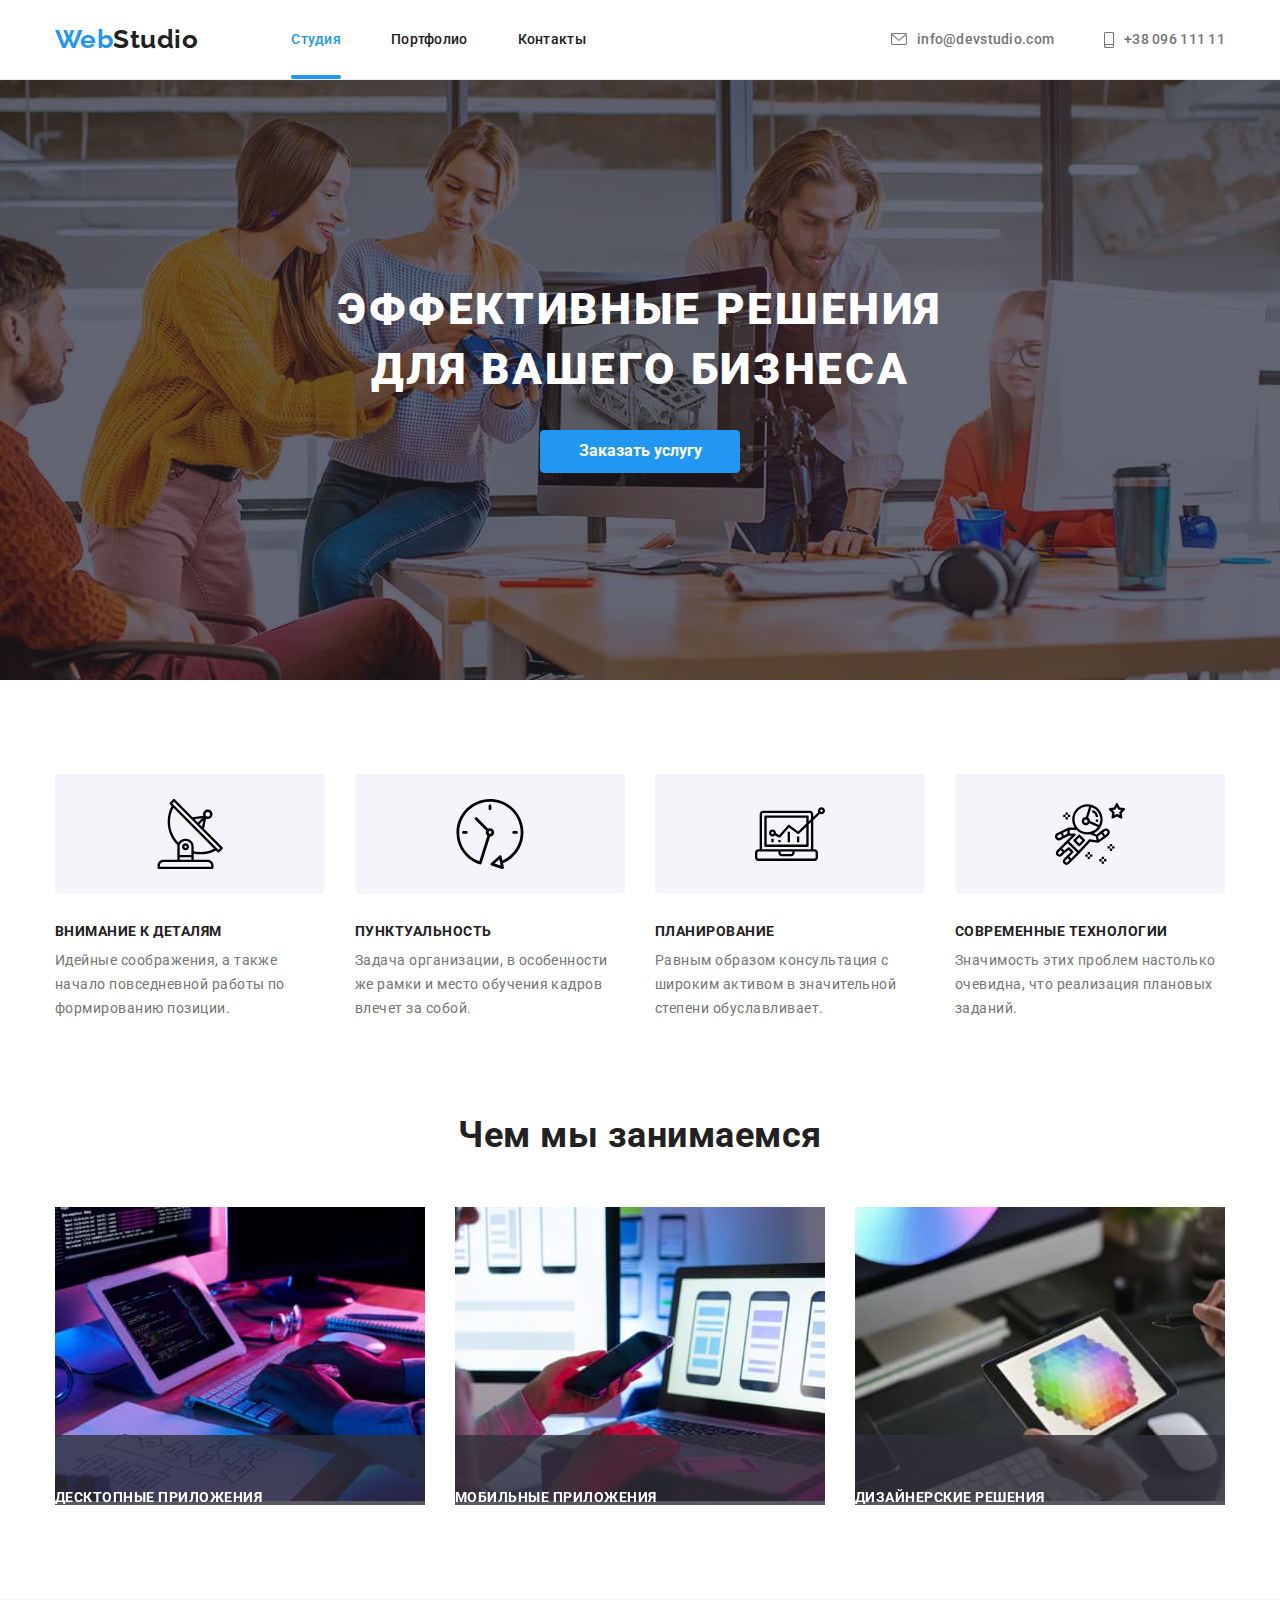
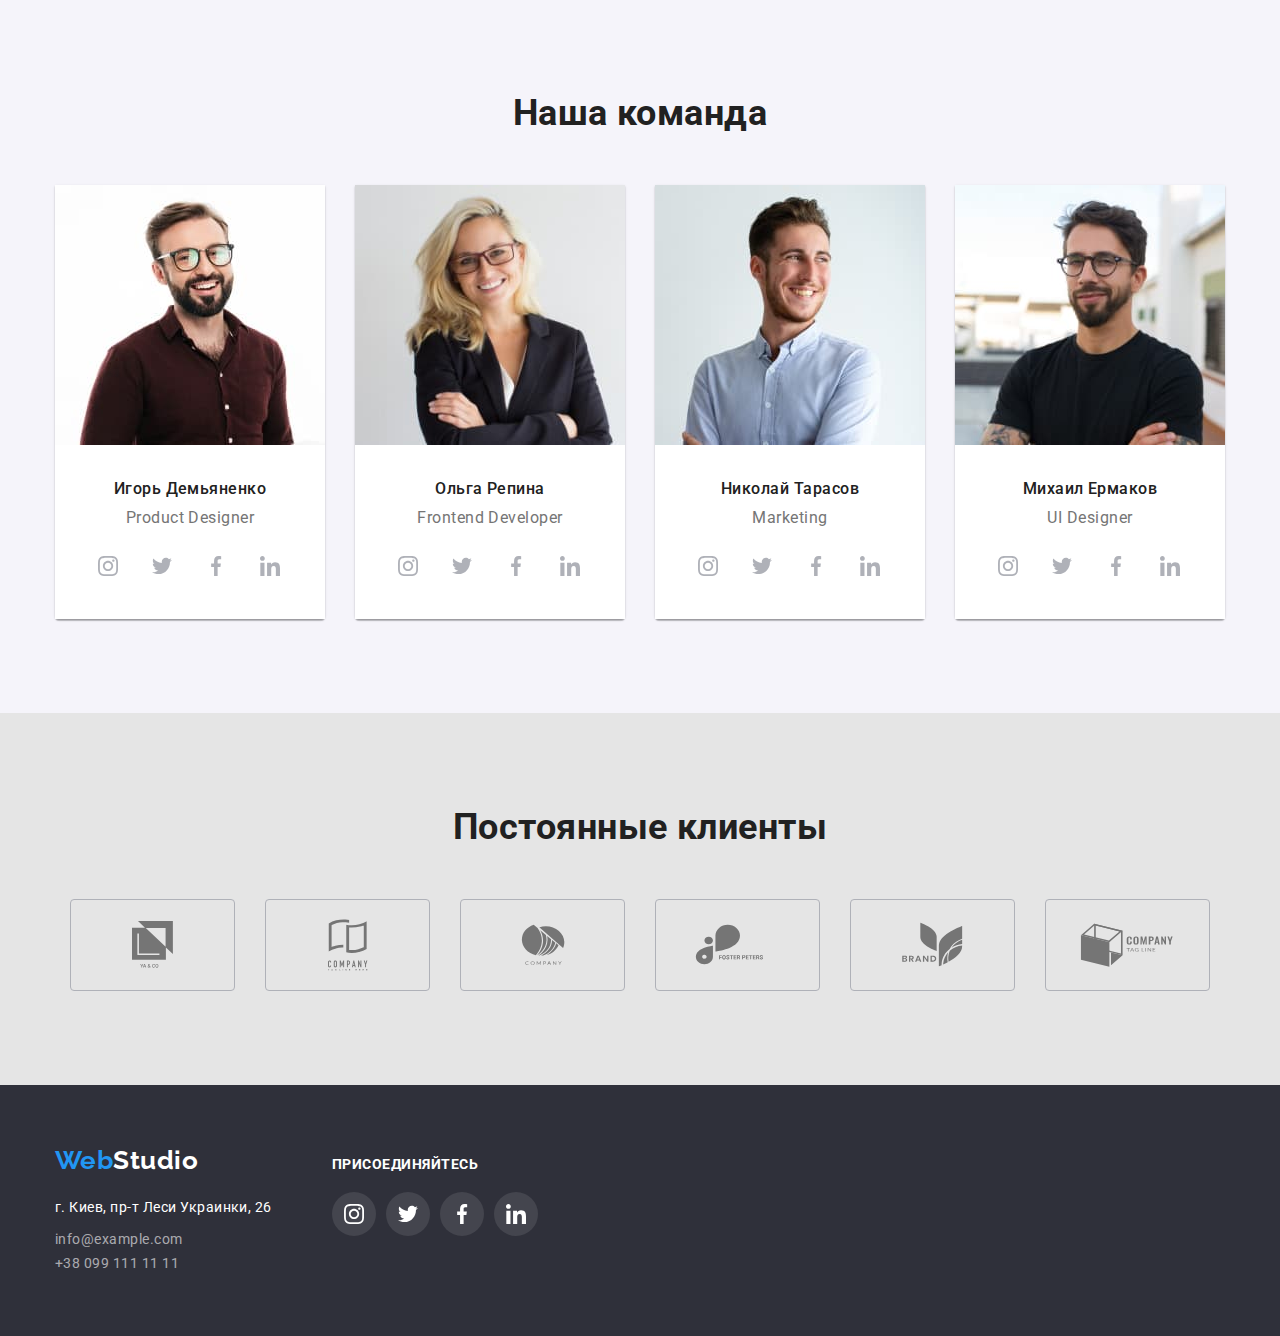
==== commit c4b1233d: "sdfg" ====
--- a/index.html
+++ b/index.html
@@ -154,11 +154,27 @@
                     </div>
                     </article>
                     </li>
+
                     <li class="photo">
+                        <article class="card-studio">
+                            <div class="thumb-studio">
                         <img src=" ./images/photo2.jpg" alt="робота за компом" width="370" />
-                    </li>
+                        <div class="overlay-studio">
+                            <p class="overlay-studio-text">Мобильные приложения</p>
+                        </div>
+                        </div>
+                        </article>
+                    </li>
+
                     <li class="photo">
+                        <article class="card-studio">
+                            <div class="thumb-studio">
                         <img src=" ./images/photo3.jpg" alt="техника" width="370" />
+                        <div class="overlay-studio">
+                            <p class="overlay-studio-text">Дизайнерские решения</p>
+                        </div>
+                        </div>
+                        </article>
                     </li>
                 </ul>
             </div>
--- a/css/styles.css
+++ b/css/styles.css
@@ -60,7 +60,7 @@
 }
  
 .page-header {
-  border-bottom: 1px;
+  border-bottom: 1px solid #ECECEC;
   position: fixed;
   top: 0;
   left: 0;
@@ -476,6 +476,7 @@
   font-style: normal;
   font-size: 14px;
   color: var(--primary-white-color);
+  text-transform: uppercase;
 }
 
 /* Features */
@@ -767,6 +768,10 @@
    justify-content: center;
  }
  
+.item-icons .clients-icons-link {
+  color: var(--primary-text-color);
+ }
+
  .section-title {
    /*margin-top: 94px;*/
    margin-bottom: 50px;
@@ -780,6 +785,8 @@
   
   border: 1px solid #AFB1B8;
   border-radius: 4px;
+  transition: color 250ms cubic-bezier(0.4, 0, 0.2, 1), 
+  border-color 250ms cubic-bezier(0.4, 0, 0.2, 1);
 }
 
 .clients-icons-link:hover,
@@ -797,14 +804,14 @@
 }
 
 .clients-icons-svg {
-  fill: #AFB1B8;
+  fill: currentColor;
   display: flex;
   text-align: center;
 }
 
 .clients-icons-svg:hover,
 .clients-icons-svg:focus {
-  fill: var(--accent-color);
+  fill: currentColor;
 }
 
 /*.icons-set {
@@ -937,6 +944,7 @@
   font-size: 14px;
   line-height: 16px;
   margin-bottom: 20px;
+  text-transform: uppercase;
 }
 
 .social-icons-footer {
@@ -1085,22 +1093,13 @@
 }
 
 .flex-element > .item-element{
-  flex-basis: calc(100% / 3 -30px);
+  flex-basis: calc(100% / 3 - 30px);
   margin-left: 30px;
   margin-top: 30px;
 }
 
 .thumb-portfolio {
   outline: 1px solid transparent;
-}
-
-.item-element * {
-  outline: 1px solid transparent;
-  z-index: 40;
-}
-
-.card-portfolio {
-  border: 1px solid #EEEEEE;
 }
 
 .card-portfolio:hover,
@@ -1111,7 +1110,8 @@
   margin-left: auto;
   margin-right: auto;
   padding: 20px;
-  border: 1px solid transparent;
+  border: 1px solid #eeeeee;
+  border-top: none;
   background-color: var(--primary-white-color);
 }
 
@@ -1136,11 +1136,9 @@
 }
 
 
-
 .flex-element:nth-child(3n) {
   margin-right: 0;
 }
-
 
 .feature-list-portfolio .title {
   margin-top: 0;
@@ -1189,20 +1187,22 @@
 
 .overlay {
   position: absolute;
-  top: 50%;
-  left: 50%;
+  top: 0;
+  background-color: rgba(33, 150, 243, 0.9);
+  width: 100%;
+  height: 100%;
+  padding: 30px;
   outline: 3px solid green;
-  transform: translate(-50%, -50%);
+  transform: translatey(100%);
   opacity: 0;
-}
-
-.card-portfolio :hover .overlay,
-.card-portfolio :focus .overlay{
+  box-sizing: border-box;
+  transition: transform 250ms cubic-bezier(0.4, 0, 0.2, 1);
+}
+
+.card-portfolio:hover .overlay,
+.card-portfolio:focus .overlay{
+  transform:translatey(0);
   opacity: 1;
-}
-
-.thumb-portfolio {
-  position: relative;
 }
 
 .overlay-text {
@@ -1214,20 +1214,20 @@
   line-height: 133%;
 }
 
-.thumb-portfolio::before {
-display: inline-block;
-position: absolute;
-content: "";
-width: 100%;
-height: 100%;
+.thumb-portfolio {
+/*display: inline-block;*/
+position: relative;
+overflow: hidden;
+/*width: 100%;
+height: 100%;*/
 background-color: rgba(33, 150, 243, 0.9);
-opacity: 0;
-transform:translateY(100%);
-transition: transform 250ms cubic-bezier(0.4, 0, 0.2, 1);
-}
-
-.thumb-portfolio:hover::before,
-.thumb-portfolio:focus::before {
+/*opacity: 0;*/
+/*transform:translateY(100%);
+transition: transform 250ms cubic-bezier(0.4, 0, 0.2, 1);*/
+}
+
+.thumb-portfolio:hover,
+.thumb-portfolio:focus {
   opacity: 1;
 }
 
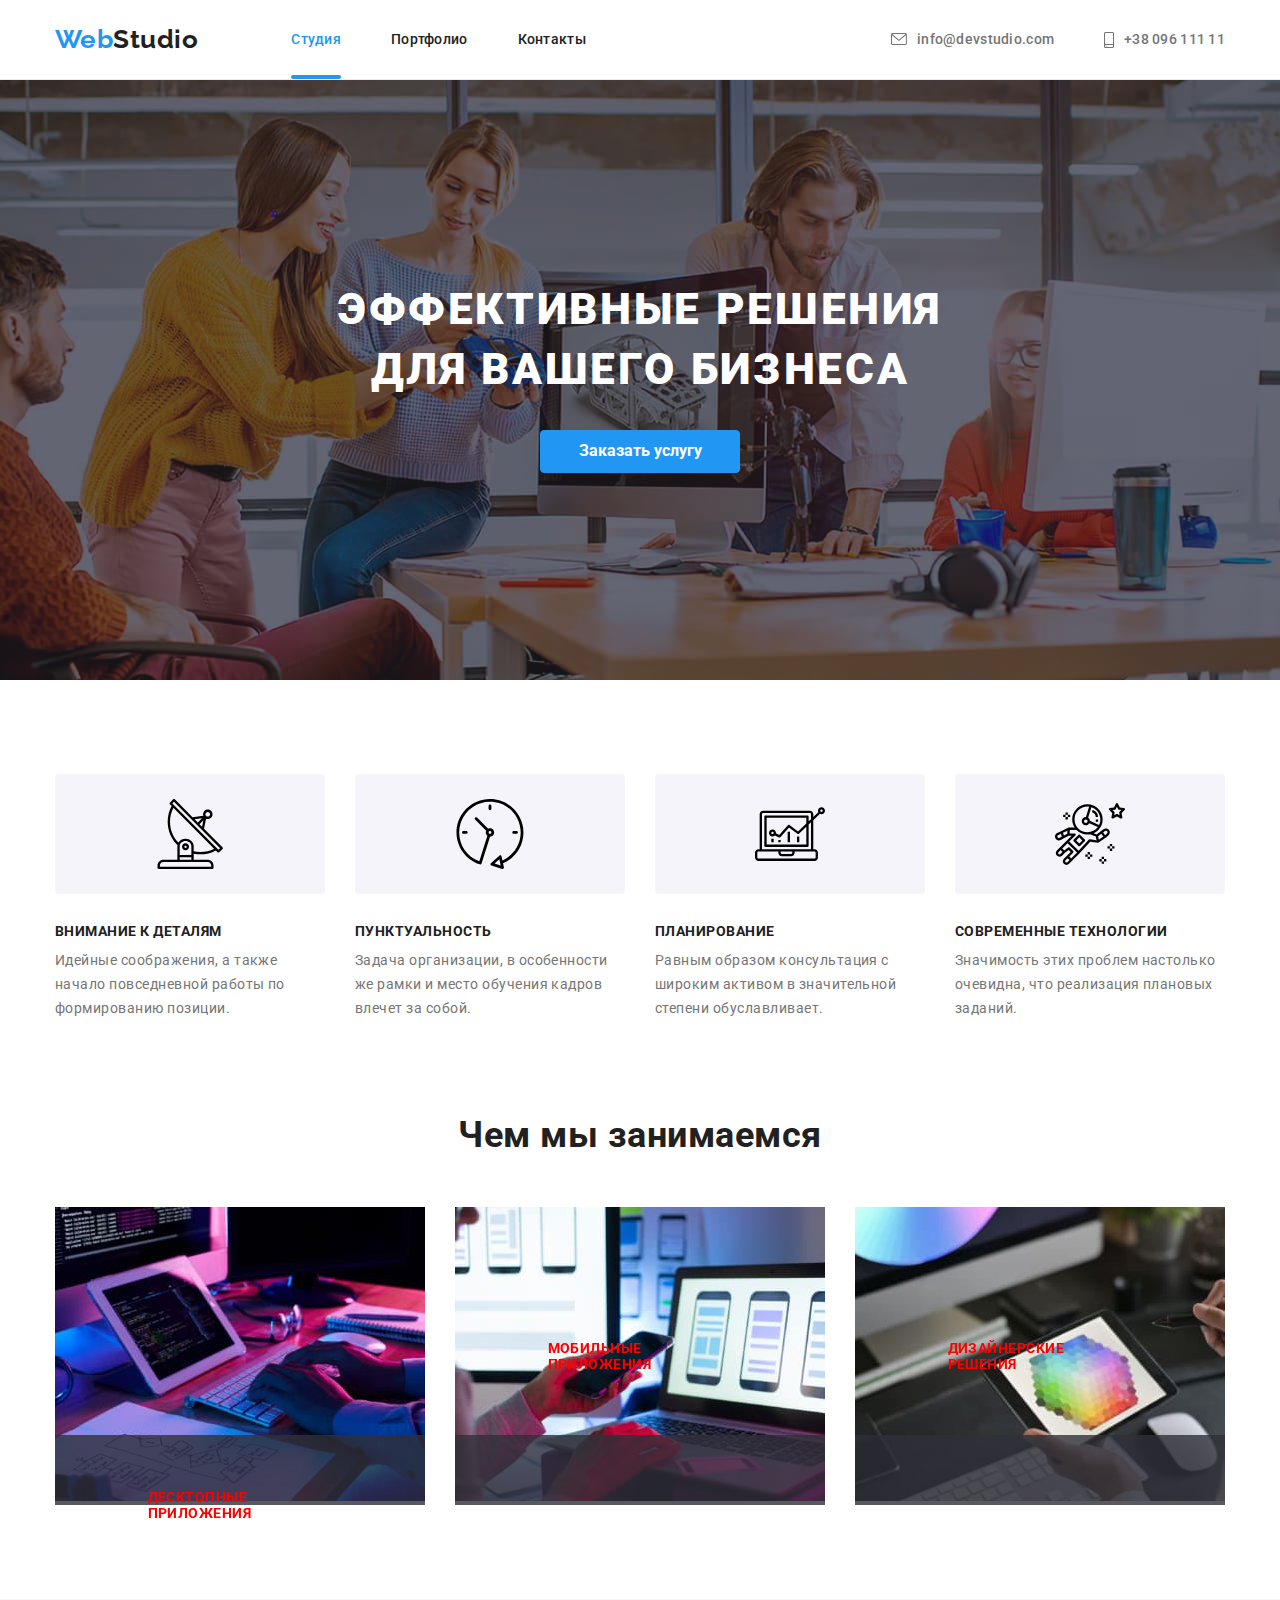
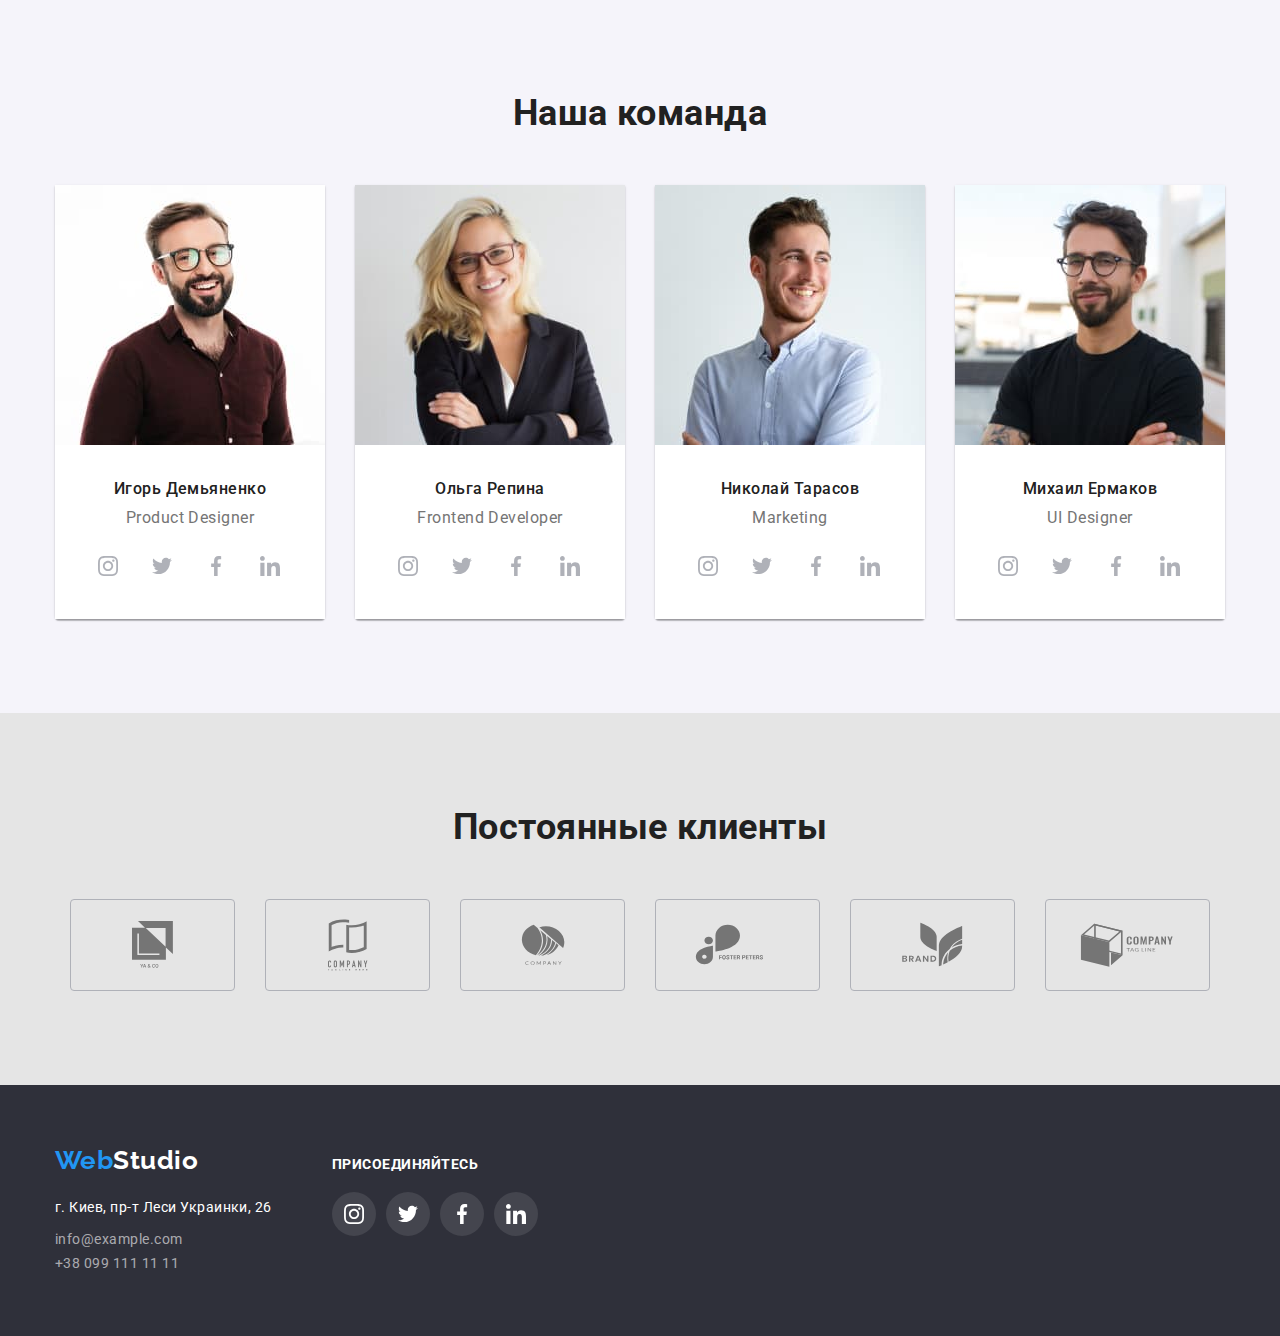
==== commit cf13b607: "fgh" ====
--- a/index.html
+++ b/index.html
@@ -148,8 +148,10 @@
                         <article class="card-studio">
                             <div class="thumb-studio">
                         <img src=" ./images/photo1.jpg" alt="робота за компом" width="370" />
+                        <div class="thumb-for-overlay">
                       <div class="overlay-studio">
                          <p class="overlay-studio-text">Десктопные приложения</p>
+                        </div>
                         </div>
                     </div>
                     </article>
--- a/css/styles.css
+++ b/css/styles.css
@@ -465,18 +465,37 @@
   position: absolute;
 }
 
+.thumb-for-overlay {
+ position: relative;
+}
+
 .overlay-studio {
   position: absolute;
-  bottom: 0;
-}
+  top: 50%;
+  left: 50%;
+  transform:translate(-50%, -50%);
+}
+
+
+
+/*.overlay-studio {
+  position: relative;
+}
+
+.overlay-studio-text {
+  position: absolute;
+  top: 0;
+  right: 0;
+}*/
 
 .overlay-studio-text {
   font-family: Roboto, sans-serif;
   font-weight: bold;
   font-style: normal;
   font-size: 14px;
-  color: var(--primary-white-color);
+  color: red;
   text-transform: uppercase;
+  
 }
 
 /* Features */
@@ -792,6 +811,7 @@
 .clients-icons-link:hover,
 .clients-icons-link:focus {
   border-color: var(--accent-color);
+  color: var(--accent-color);
 }
 
 .item-icons {
@@ -1102,8 +1122,8 @@
   outline: 1px solid transparent;
 }
 
-.card-portfolio:hover,
-.card-portfolio:focus {
+.item-element:hover,
+.item-element:focus {
   box-shadow: 0px 1px 3px rgb(0 0 0 / 12%), 0px 1px 1px rgb(0 0 0 / 14%), 0px 2px 1px rgb(0 0 0 / 20%);
 }
 .element-container {
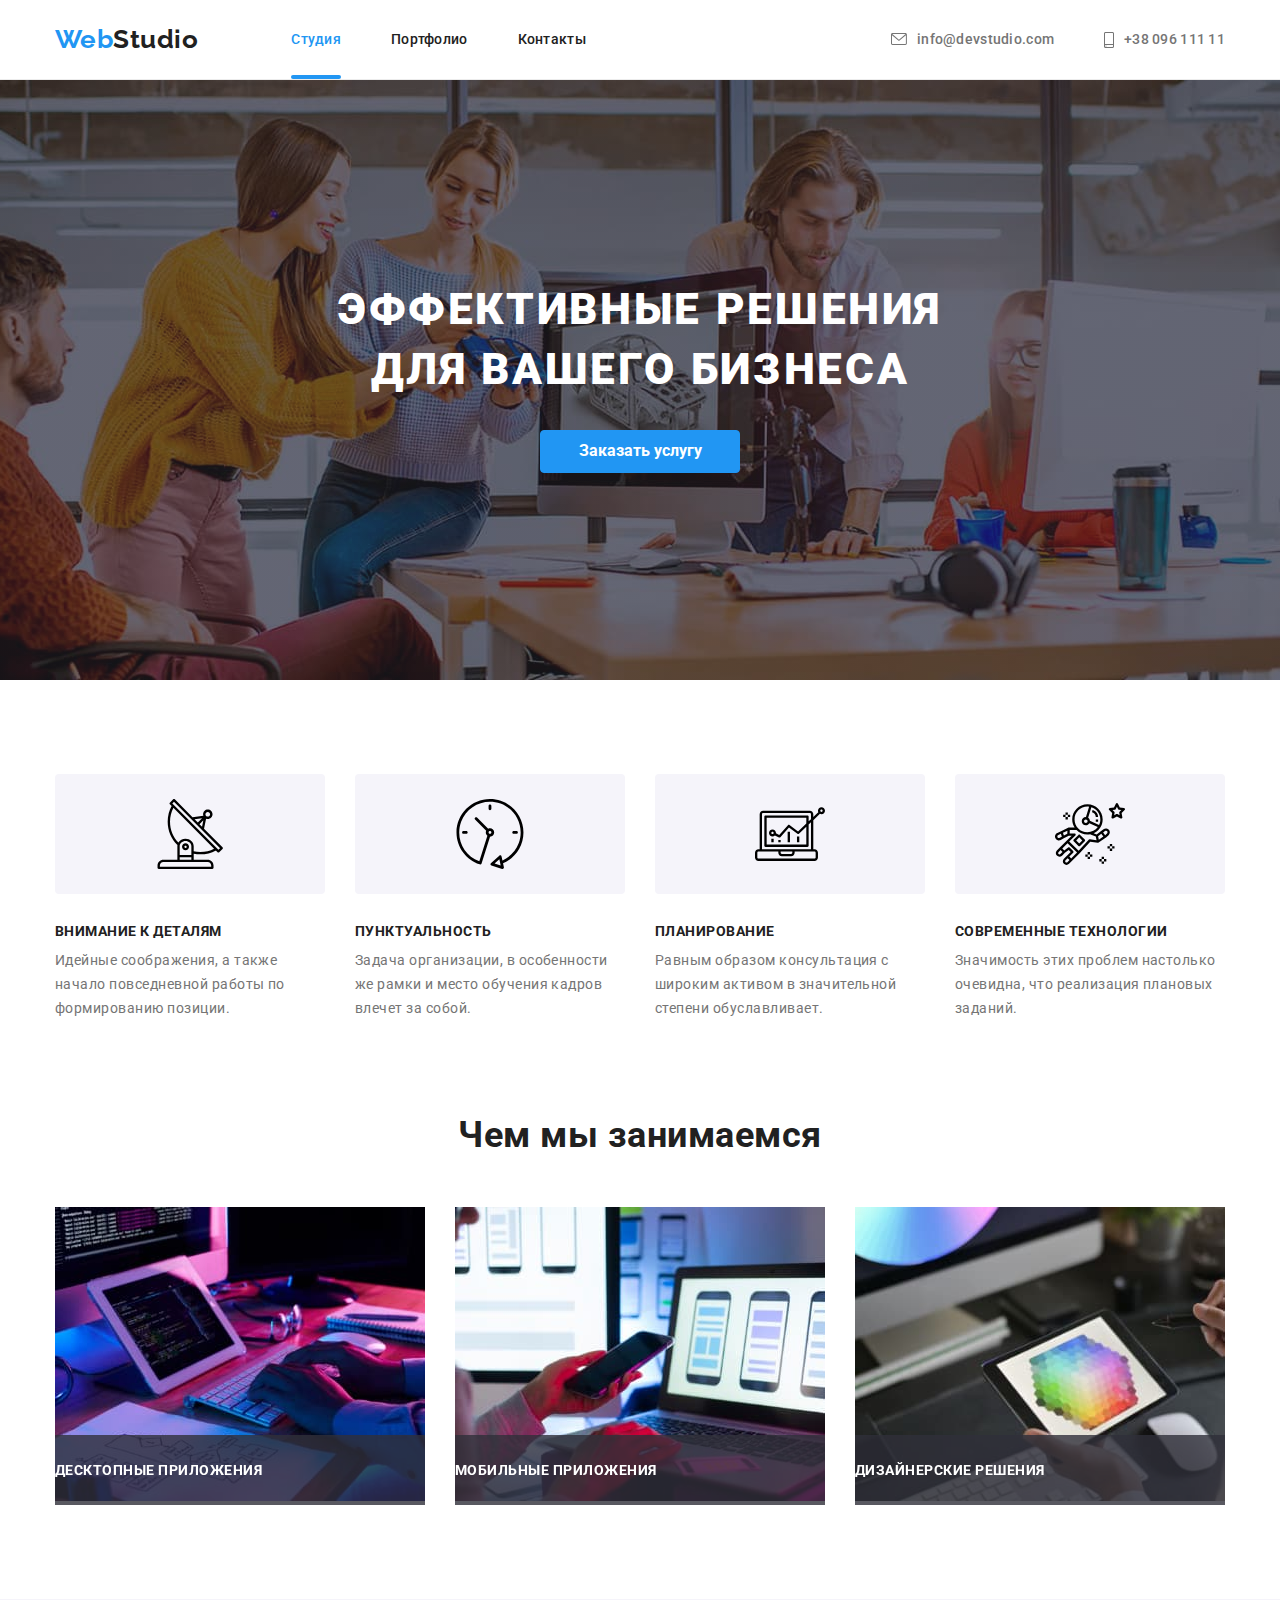
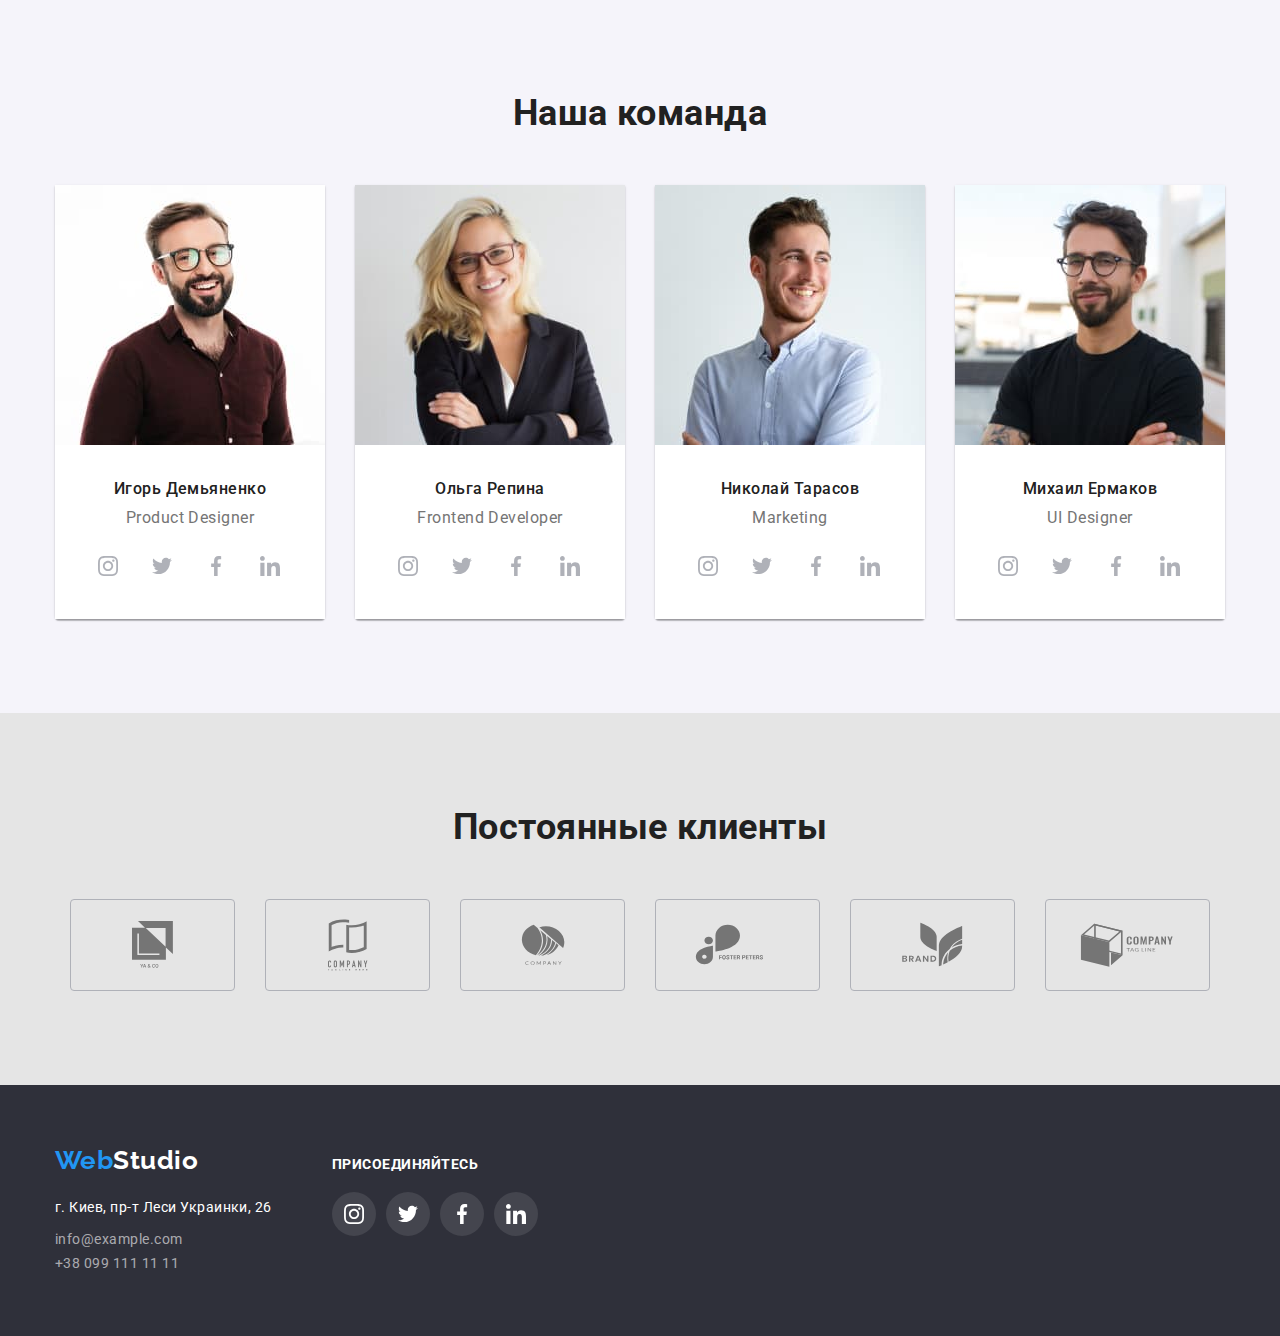
==== commit b69c6f68: "чем мы занимаемся коректа" ====
--- a/index.html
+++ b/index.html
@@ -149,9 +149,9 @@
                             <div class="thumb-studio">
                         <img src=" ./images/photo1.jpg" alt="робота за компом" width="370" />
                         <div class="thumb-for-overlay">
-                      <div class="overlay-studio">
+                      
                          <p class="overlay-studio-text">Десктопные приложения</p>
-                        </div>
+                    
                         </div>
                     </div>
                     </article>
@@ -161,7 +161,7 @@
                         <article class="card-studio">
                             <div class="thumb-studio">
                         <img src=" ./images/photo2.jpg" alt="робота за компом" width="370" />
-                        <div class="overlay-studio">
+                        <div class="thumb-for-overlay">
                             <p class="overlay-studio-text">Мобильные приложения</p>
                         </div>
                         </div>
@@ -172,7 +172,7 @@
                         <article class="card-studio">
                             <div class="thumb-studio">
                         <img src=" ./images/photo3.jpg" alt="техника" width="370" />
-                        <div class="overlay-studio">
+                        <div class="thumb-for-overlay">
                             <p class="overlay-studio-text">Дизайнерские решения</p>
                         </div>
                         </div>
--- a/css/styles.css
+++ b/css/styles.css
@@ -455,26 +455,21 @@
   position: relative;
 }
 
-.thumb-studio::before {
+.thumb-studio {
   display: inline-block;
   content:"";
-  width: 370px;
-  height: 70px;
-  bottom: 0;
-  background-color: rgba(47, 48, 58, 0.8);
-  position: absolute;
+  position: relative;
 }
 
 .thumb-for-overlay {
- position: relative;
-}
-
-.overlay-studio {
-  position: absolute;
-  top: 50%;
-  left: 50%;
-  transform:translate(-50%, -50%);
-}
+ position: absolute;
+ width: 100%;
+ height: 70px;
+ display: flex;
+ bottom:0;
+ background-color: rgba(47, 48, 58, 0.8);
+}
+
 
 
 
@@ -489,13 +484,14 @@
 }*/
 
 .overlay-studio-text {
-  font-family: Roboto, sans-serif;
   font-weight: bold;
-  font-style: normal;
   font-size: 14px;
-  color: red;
+  color: var(--primary-white-color);
   text-transform: uppercase;
-  
+  display: flex;
+  align-items: center;
+  justify-content: center;
+  content:"";
 }
 
 /* Features */
